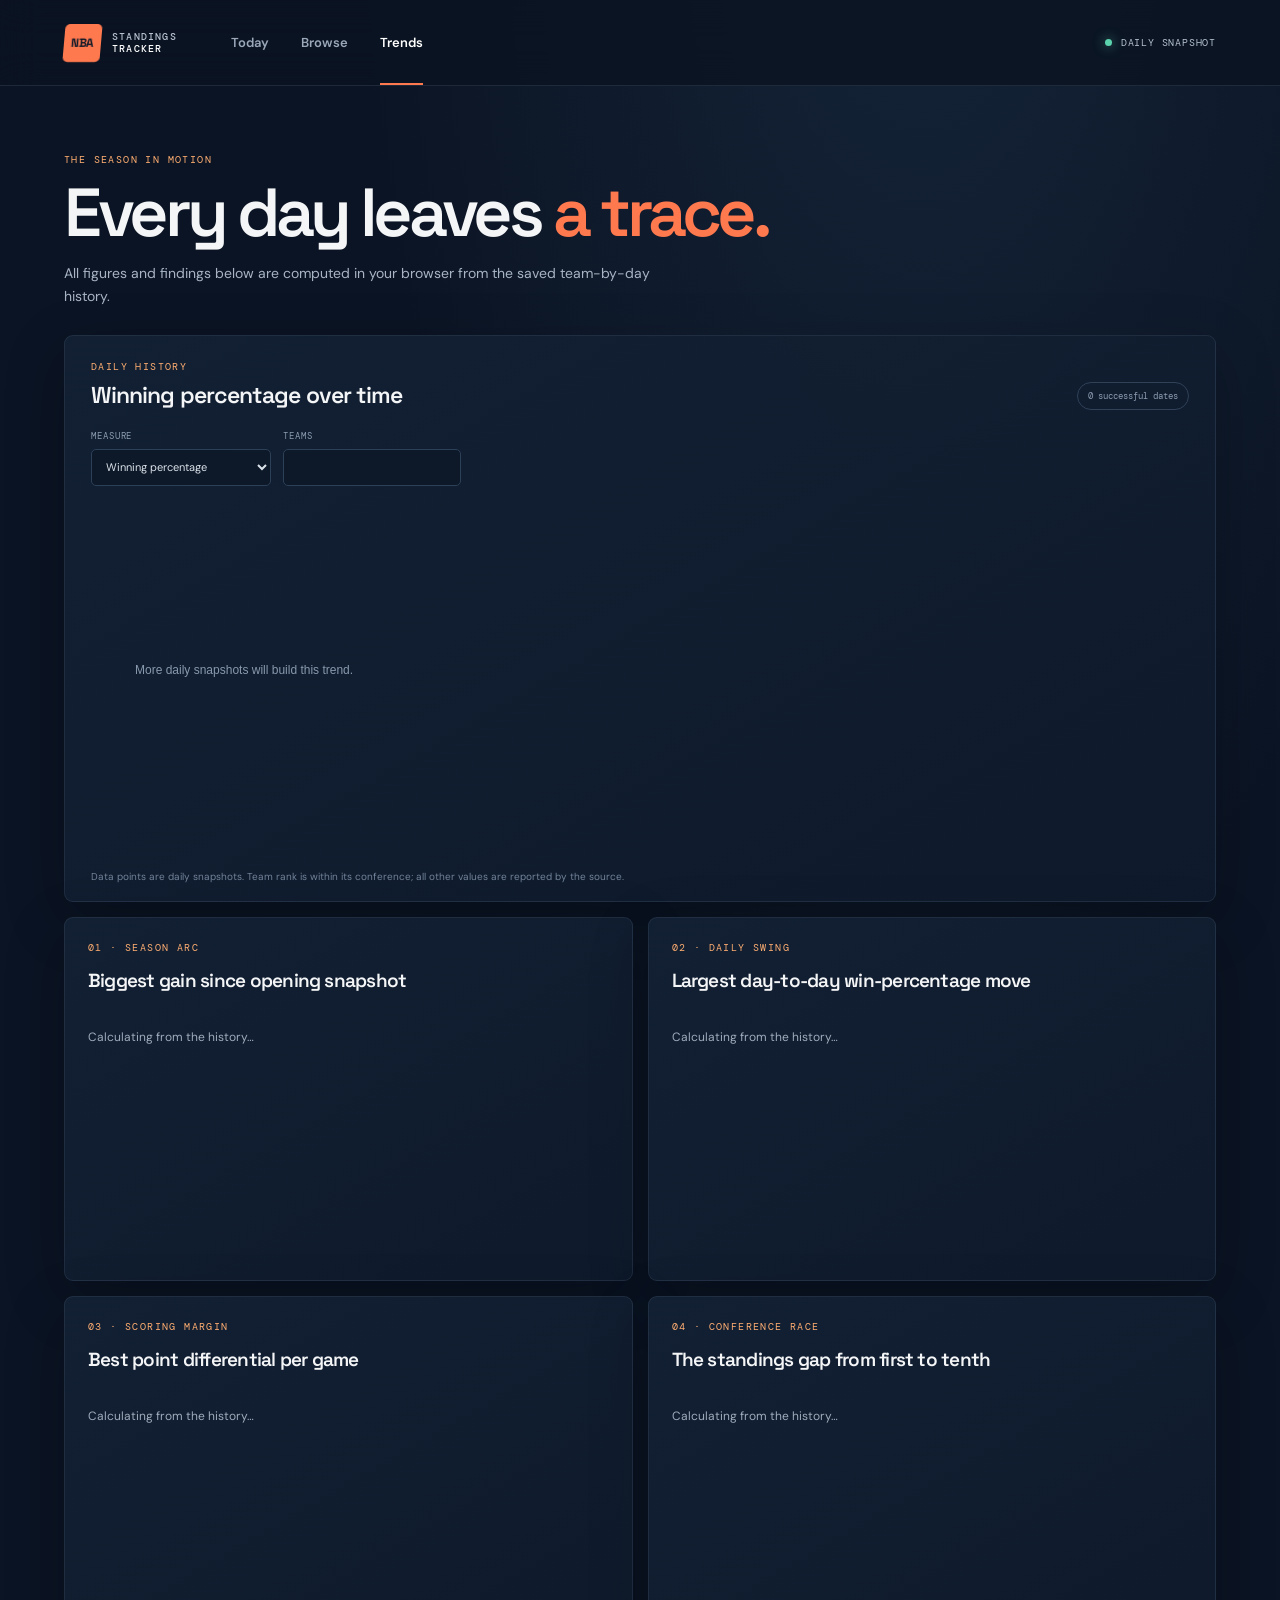
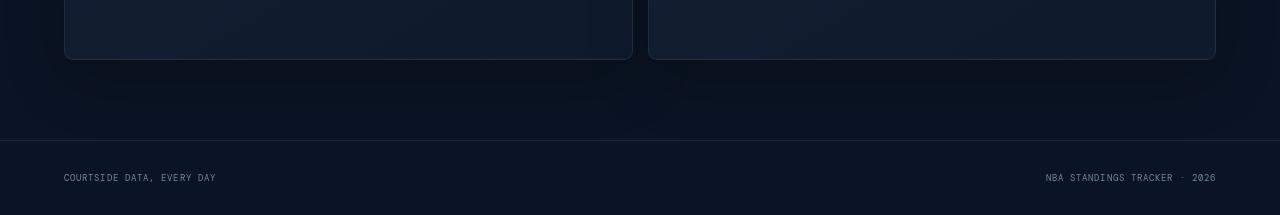
==== site/trends.html @ 02a45464 "Build Today Browse and Trends pages" ====
<!doctype html>
<html lang="en">
<head>
  <meta charset="utf-8">
  <meta name="viewport" content="width=device-width, initial-scale=1">
  <meta name="theme-color" content="#0b1424">
  <meta name="description" content="Explore how NBA standings and team performance metrics change across daily snapshots.">
  <link rel="manifest" href="manifest.webmanifest">
  <link rel="icon" href="icon.svg" type="image/svg+xml">
  <link rel="stylesheet" href="assets/site.css">
  <title>NBA Standings Tracker · Trends</title>
</head>
<body data-page="trends">
  <header class="site-header">
    <a class="brand" href="index.html" aria-label="NBA Standings Tracker home"><span class="brand-mark">NBA</span><span>STANDINGS<br><b>TRACKER</b></span></a>
    <nav aria-label="Main navigation"><a href="index.html">Today</a><a href="browse.html">Browse</a><a class="active" href="trends.html">Trends</a></nav>
    <div class="live-label"><span class="pulse"></span> DAILY SNAPSHOT</div>
  </header>
  <main class="page-shell">
    <section class="page-intro trends-intro">
      <p class="eyebrow">THE SEASON IN MOTION</p>
      <h1>Every day leaves <em>a trace.</em></h1>
      <p>All figures and findings below are computed in your browser from the saved team-by-day history.</p>
    </section>
    <section class="panel chart-panel">
      <div class="section-heading"><div><p class="eyebrow">DAILY HISTORY</p><h2 id="history-chart-title">Team performance over time</h2></div><span id="history-date-count" class="subtle-tag">Loading history</span></div>
      <div class="chart-controls">
        <label>MEASURE<select id="metric-select">
          <option value="win_pct">Winning percentage</option><option value="wins">Wins</option><option value="losses">Losses</option>
          <option value="rank">Conference rank</option><option value="points_for_pg">Points per game</option>
          <option value="points_against_pg">Opponent points per game</option><option value="point_diff_pg">Point differential per game</option>
          <option value="games_back">Games back</option>
        </select></label>
        <label>TEAMS<select id="team-select" multiple size="1" aria-label="Choose teams to show"><option value="">All teams (select up to six)</option></select></label>
      </div>
      <div class="chart-wrap chart-large"><canvas id="history-chart" aria-label="Selected NBA metric across daily snapshots" role="img"></canvas></div>
      <div id="history-legend" class="chart-legend"></div>
      <p class="chart-footnote">Data points are daily snapshots. Team rank is within its conference; all other values are reported by the source.</p>
    </section>
    <section class="findings-grid">
      <article class="panel finding-card"><p class="eyebrow">01 · SEASON ARC</p><h2 id="finding-1-title">Biggest gain since opening snapshot</h2><p id="finding-1-copy" class="finding-copy">Calculating from the history…</p><div class="chart-wrap chart-small"><canvas id="finding-1-chart" aria-label="Change in win percentage since first tracked snapshot" role="img"></canvas></div></article>
      <article class="panel finding-card"><p class="eyebrow">02 · DAILY SWING</p><h2 id="finding-2-title">Largest day-to-day win-percentage move</h2><p id="finding-2-copy" class="finding-copy">Calculating from the history…</p><div class="chart-wrap chart-small"><canvas id="finding-2-chart" aria-label="Largest daily moves in win percentage" role="img"></canvas></div></article>
      <article class="panel finding-card"><p class="eyebrow">03 · SCORING MARGIN</p><h2 id="finding-3-title">Best point differential per game</h2><p id="finding-3-copy" class="finding-copy">Calculating from the history…</p><div class="chart-wrap chart-small"><canvas id="finding-3-chart" aria-label="Current leading teams by point differential" role="img"></canvas></div></article>
      <article class="panel finding-card"><p class="eyebrow">04 · CONFERENCE RACE</p><h2 id="finding-4-title">The standings gap from first to tenth</h2><p id="finding-4-copy" class="finding-copy">Calculating from the history…</p><div class="chart-wrap chart-small"><canvas id="finding-4-chart" aria-label="Win percentage gap between first and tenth in each conference" role="img"></canvas></div></article>
    </section>
  </main>
  <footer class="site-footer"><span>COURTSIDE DATA, EVERY DAY</span><span>NBA STANDINGS TRACKER · <span id="footer-year">2026</span></span></footer>
  <script src="assets/app.js" defer></script>
</body>
</html>
---- site/assets/site.css ----
@import url('https://fonts.googleapis.com/css2?family=DM+Mono:wght@400;500&family=DM+Sans:wght@400;500;600;700&family=Space+Grotesk:wght@400;500;600;700&display=swap');

:root{color-scheme:dark;--ink:#f4f5f6;--muted:#9aa6b6;--muted2:#708096;--night:#0b1424;--panel:#121f32;--panel2:#17263b;--line:#26364a;--orange:#ff794f;--orange2:#ffae71;--mint:#5bd3ad;--blue:#77b8ff;--red:#ff777d;--shadow:0 18px 60px rgba(0,0,0,.24);font-family:'DM Sans',sans-serif;font-synthesis:none;text-rendering:optimizeLegibility}
*{box-sizing:border-box}html{min-width:320px;background:var(--night);scroll-behavior:smooth}body{margin:0;color:var(--ink);background:radial-gradient(ellipse at 72% -12%,rgba(66,111,149,.19),transparent 36rem),var(--night);min-height:100vh}a{color:inherit;text-decoration:none}button,input,select{font:inherit;color:inherit}.site-header{height:86px;padding:0 max(5vw,24px);display:flex;align-items:center;gap:54px;border-bottom:1px solid rgba(148,170,194,.14);background:rgba(10,19,33,.8);position:sticky;top:0;z-index:5;backdrop-filter:blur(18px)}.brand{display:flex;align-items:center;gap:11px;font:500 10px/1.12 'DM Mono',monospace;letter-spacing:.12em;color:#b7c1d0}.brand b{color:white}.brand-mark{width:37px;height:38px;display:grid;place-items:center;background:var(--orange);color:#111a29;font:700 12px 'Space Grotesk',sans-serif;letter-spacing:-.04em;transform:skew(-5deg);border-radius:5px}.site-header nav{height:100%;display:flex;align-items:stretch;gap:32px}.site-header nav a{height:100%;display:flex;align-items:center;position:relative;color:#9ba8ba;font-size:13px;font-weight:600}.site-header nav a:hover,.site-header nav a.active{color:white}.site-header nav a.active:after{content:'';position:absolute;bottom:0;left:0;right:0;height:2px;background:var(--orange)}.live-label{margin-left:auto;font:10px 'DM Mono',monospace;letter-spacing:.08em;color:#b5c1d0;display:flex;align-items:center;gap:9px}.pulse{width:7px;height:7px;border-radius:50%;background:var(--mint);box-shadow:0 0 12px rgba(91,211,173,.75)}.page-shell{width:min(1440px,90vw);margin:0 auto 80px}.hero{padding:76px 0 56px;display:flex;justify-content:space-between;align-items:flex-end;gap:36px}.eyebrow{font:10px 'DM Mono',monospace;letter-spacing:.14em;color:var(--orange2);margin:0 0 14px}.hero h1,.page-intro h1{font:600 clamp(42px,6vw,76px)/.98 'Space Grotesk',sans-serif;letter-spacing:-.065em;margin:0;max-width:720px}.hero h1 em,.page-intro h1 em{color:var(--orange);font-style:normal}.hero-copy,.page-intro>p:last-child{max-width:520px;color:#a8b4c4;font-size:15px;line-height:1.65;margin:22px 0 0}.snapshot-stamp{width:226px;flex:none;padding:18px 20px;border-left:2px solid var(--orange);background:linear-gradient(100deg,rgba(255,121,79,.1),transparent);display:flex;flex-direction:column;gap:8px}.snapshot-stamp strong{font:600 18px 'Space Grotesk',sans-serif}.snapshot-stamp small{font:10px 'DM Mono',monospace;color:var(--muted)}.snapshot-stamp .eyebrow{font-size:9px;margin:0}.metric-grid{display:grid;grid-template-columns:repeat(4,1fr);gap:12px;margin-bottom:22px}.metric-card{min-height:137px;padding:20px 22px;background:linear-gradient(140deg,rgba(27,45,67,.9),rgba(17,30,48,.96));border:1px solid rgba(137,163,193,.12);border-radius:8px;box-shadow:var(--shadow);display:flex;flex-direction:column;align-items:flex-start}.metric-label{font:9px 'DM Mono',monospace;letter-spacing:.12em;color:#9aabbe}.metric-card strong{font:600 29px 'Space Grotesk',sans-serif;letter-spacing:-.04em;margin:14px 0 2px}.metric-card small{color:#8493a6;font-size:11px}.content-grid{display:grid;grid-template-columns:minmax(0,2fr) minmax(290px,.85fr);gap:16px;align-items:start}.panel{border:1px solid rgba(137,163,193,.13);background:linear-gradient(150deg,rgba(19,33,52,.97),rgba(15,27,44,.97));border-radius:9px;box-shadow:var(--shadow);padding:25px}.panel-wide{min-width:0}.section-heading{display:flex;justify-content:space-between;align-items:flex-end;gap:15px;margin-bottom:20px}.section-heading .eyebrow{margin-bottom:7px}.section-heading h2,.finding-card h2{font:600 23px 'Space Grotesk',sans-serif;letter-spacing:-.04em;margin:0}.text-link{font:11px 'DM Mono',monospace;color:var(--orange2);white-space:nowrap}.text-link span{font-size:14px;margin-left:5px}.table-wrap{width:100%;overflow:auto}table{width:100%;border-collapse:collapse;white-space:nowrap}th{font:9px 'DM Mono',monospace;letter-spacing:.09em;color:#8696aa;text-align:right;padding:12px 10px;border-bottom:1px solid var(--line)}th:first-child,td:first-child{text-align:left}th:nth-child(2),td:nth-child(2){text-align:left}td{font-size:12px;text-align:right;padding:11px 10px;border-bottom:1px solid rgba(47,65,87,.58);color:#dce3eb}tbody tr:hover{background:rgba(91,126,164,.08)}tbody tr:last-child td{border-bottom:0}.team-cell{display:flex;align-items:center;gap:10px;font-weight:700}.team-badge{width:26px;height:26px;display:grid;place-items:center;border-radius:7px;background:#1d3551;color:#c8ddf2;font:9px 'DM Mono',monospace}.team-badge.west{background:#3c2631;color:#ffb29a}.positive{color:var(--mint)!important}.negative{color:var(--red)!important}.neutral{color:#a7b2c0!important}.loading-cell{text-align:center!important;color:var(--muted);padding:30px!important}.movers-panel{min-height:390px}.panel-intro{font-size:12px;line-height:1.55;color:var(--muted);margin:-6px 0 16px}.movers-list{display:flex;flex-direction:column;margin-bottom:18px}.mover-row{display:grid;grid-template-columns:25px 1fr auto;align-items:center;gap:10px;padding:13px 0;border-bottom:1px solid rgba(47,65,87,.55)}.mover-rank{font:10px 'DM Mono',monospace;color:#78889c}.mover-name{font-size:12px;font-weight:700}.mover-note{display:block;color:var(--muted2);font-size:10px;margin-top:4px}.mover-value{font:11px 'DM Mono',monospace}.movers-panel>.text-link{display:block;margin-top:20px}.source-panel{margin-top:16px;max-width:720px}.source-panel .section-heading{align-items:center}.status-pill{font:9px 'DM Mono',monospace;letter-spacing:.05em;text-transform:uppercase;padding:7px 10px;border-radius:99px}.status-good{background:rgba(91,211,173,.1);color:var(--mint)}.status-bad{background:rgba(255,119,125,.11);color:var(--red)}.status-unknown{background:rgba(155,172,192,.1);color:#a8b4c4}.status-row{display:flex;justify-content:space-between;gap:15px;padding:11px 0;border-top:1px solid rgba(47,65,87,.55);font-size:12px;color:var(--muted)}.status-row strong{color:#e6ebf1;font-weight:600}.source-error{margin:12px 0 0;padding:11px;background:rgba(255,119,125,.08);border-radius:5px;color:#ff9ca1;font-size:11px;line-height:1.5}.data-note{font-size:10px;color:#76869b;margin:22px 3px}.site-footer{min-height:75px;padding:0 5vw;border-top:1px solid rgba(148,170,194,.14);display:flex;align-items:center;justify-content:space-between;color:#76869b;font:9px 'DM Mono',monospace;letter-spacing:.12em}.page-intro{padding:67px 0 34px}.page-intro h1{font-size:clamp(43px,6vw,68px)}.page-intro>p:last-child{margin-top:15px;max-width:610px;font-size:14px}.browse-panel{padding:22px 20px}.browse-toolbar{display:flex;gap:9px;align-items:center;flex-wrap:wrap;margin-bottom:17px}.search-control,.select-control{height:40px;border:1px solid #30435a;border-radius:5px;background:#0e1a2b;display:flex;align-items:center}.search-control{flex:1 1 210px;padding:0 11px;gap:8px;color:#9baabf}.search-control span[aria-hidden]{font-size:23px;line-height:1}.search-control input{width:100%;border:0;outline:0;background:transparent;font-size:12px}.search-control input::placeholder{color:#718198}.select-control select{height:100%;min-width:135px;border:0;outline:0;padding:0 26px 0 11px;background:transparent;color:#c4cfdd;font-size:11px}.select-control option{background:#121f32}.button{height:40px;border:1px solid #354b64;border-radius:5px;background:#172840;color:#bdc9d8;padding:0 13px;cursor:pointer;font-size:11px}.button:hover,.button[aria-pressed=true]{border-color:var(--orange);color:var(--orange2)}.table-meta{display:flex;justify-content:space-between;color:#7e8da2;font:9px 'DM Mono',monospace;padding:0 2px 11px}.browse-table-wrap{max-height:68vh}.browse-table-wrap th{position:sticky;top:0;background:#15243a;z-index:1}.browse-table-wrap th button{border:0;background:transparent;padding:0;color:inherit;font:inherit;letter-spacing:inherit;cursor:pointer}.browse-table-wrap th button:hover{color:var(--orange2)}.star-button{border:0;background:transparent;color:#718198;font-size:18px;cursor:pointer}.star-button.starred{color:#ffc36a}.trends-intro{padding-bottom:27px}.chart-panel{padding:24px 26px 18px}.subtle-tag{color:#8c9bb0;border:1px solid #304158;border-radius:99px;padding:7px 10px;font:9px 'DM Mono',monospace}.chart-controls{display:flex;gap:12px;flex-wrap:wrap;margin-bottom:18px}.chart-controls label{display:flex;flex-direction:column;gap:7px;color:#8e9eb2;font:9px 'DM Mono',monospace;letter-spacing:.1em}.chart-controls select{min-width:178px;height:37px;background:#0d1929;border:1px solid #2c4058;border-radius:5px;padding:0 10px;color:#dbe2ea;font:11px 'DM Sans',sans-serif;letter-spacing:normal}.chart-controls select[multiple]{height:37px}.chart-wrap{width:100%;position:relative}.chart-large{height:340px}.chart-small{height:160px;margin-top:14px}.chart-wrap canvas{width:100%;height:100%;display:block}.chart-legend{display:flex;gap:14px;flex-wrap:wrap;margin-top:10px}.legend-item{display:flex;align-items:center;gap:6px;color:#aab6c4;font-size:10px}.legend-dot{width:7px;height:7px;border-radius:50%}.chart-footnote{font-size:10px;color:#74849a;margin:16px 0 0}.findings-grid{display:grid;grid-template-columns:repeat(2,minmax(0,1fr));gap:15px;margin-top:15px}.finding-card{min-height:310px;padding:23px}.finding-card h2{font-size:19px;min-height:48px}.finding-copy{font-size:12px;line-height:1.55;color:#9eacbd;min-height:55px;margin:12px 0 0}.finding-copy strong{color:var(--ink)}.sr-only{position:absolute;width:1px;height:1px;padding:0;margin:-1px;overflow:hidden;clip:rect(0,0,0,0);white-space:nowrap;border:0}.muted{color:var(--muted);font-size:12px}
@media(max-width:1000px){.content-grid{grid-template-columns:1fr}.movers-panel{min-height:0}.metric-grid{grid-template-columns:repeat(2,1fr)}.source-panel{max-width:none}.movers-list{display:grid;grid-template-columns:repeat(2,1fr);column-gap:20px}.movers-panel>.text-link{display:inline-block}.site-header{gap:35px}}
@media(max-width:680px){.site-header{height:70px;padding:0 18px;gap:18px}.brand{gap:7px;font-size:8px}.brand-mark{width:32px;height:32px;font-size:10px}.site-header nav{gap:15px}.site-header nav a{font-size:11px}.live-label{display:none}.page-shell{width:calc(100% - 32px)}.hero{padding:52px 0 31px;display:block}.hero h1{font-size:48px}.hero-copy{font-size:13px}.snapshot-stamp{width:auto;margin-top:24px;max-width:260px}.metric-grid{gap:8px}.metric-card{min-height:115px;padding:15px}.metric-card strong{font-size:23px}.metric-label{font-size:8px}.metric-card small{font-size:9px}.panel{padding:18px 15px}.section-heading h2{font-size:20px}.text-link{font-size:9px}.content-grid{gap:10px}.movers-list{display:flex}.page-intro{padding:48px 0 24px}.page-intro h1{font-size:47px}.page-intro>p:last-child{font-size:12px}.browse-toolbar{align-items:stretch}.search-control{flex-basis:100%}.select-control{flex:1}.select-control select{width:100%;min-width:0}.button{flex:1}.browse-panel{padding:15px 10px}.table-meta{font-size:8px}.chart-panel{padding:18px 14px 14px}.chart-large{height:280px}.findings-grid{grid-template-columns:1fr}.finding-card{min-height:285px}.chart-small{height:145px}.site-footer{padding:0 16px;font-size:7px;letter-spacing:.07em}.snapshot-stamp strong{font-size:16px}}
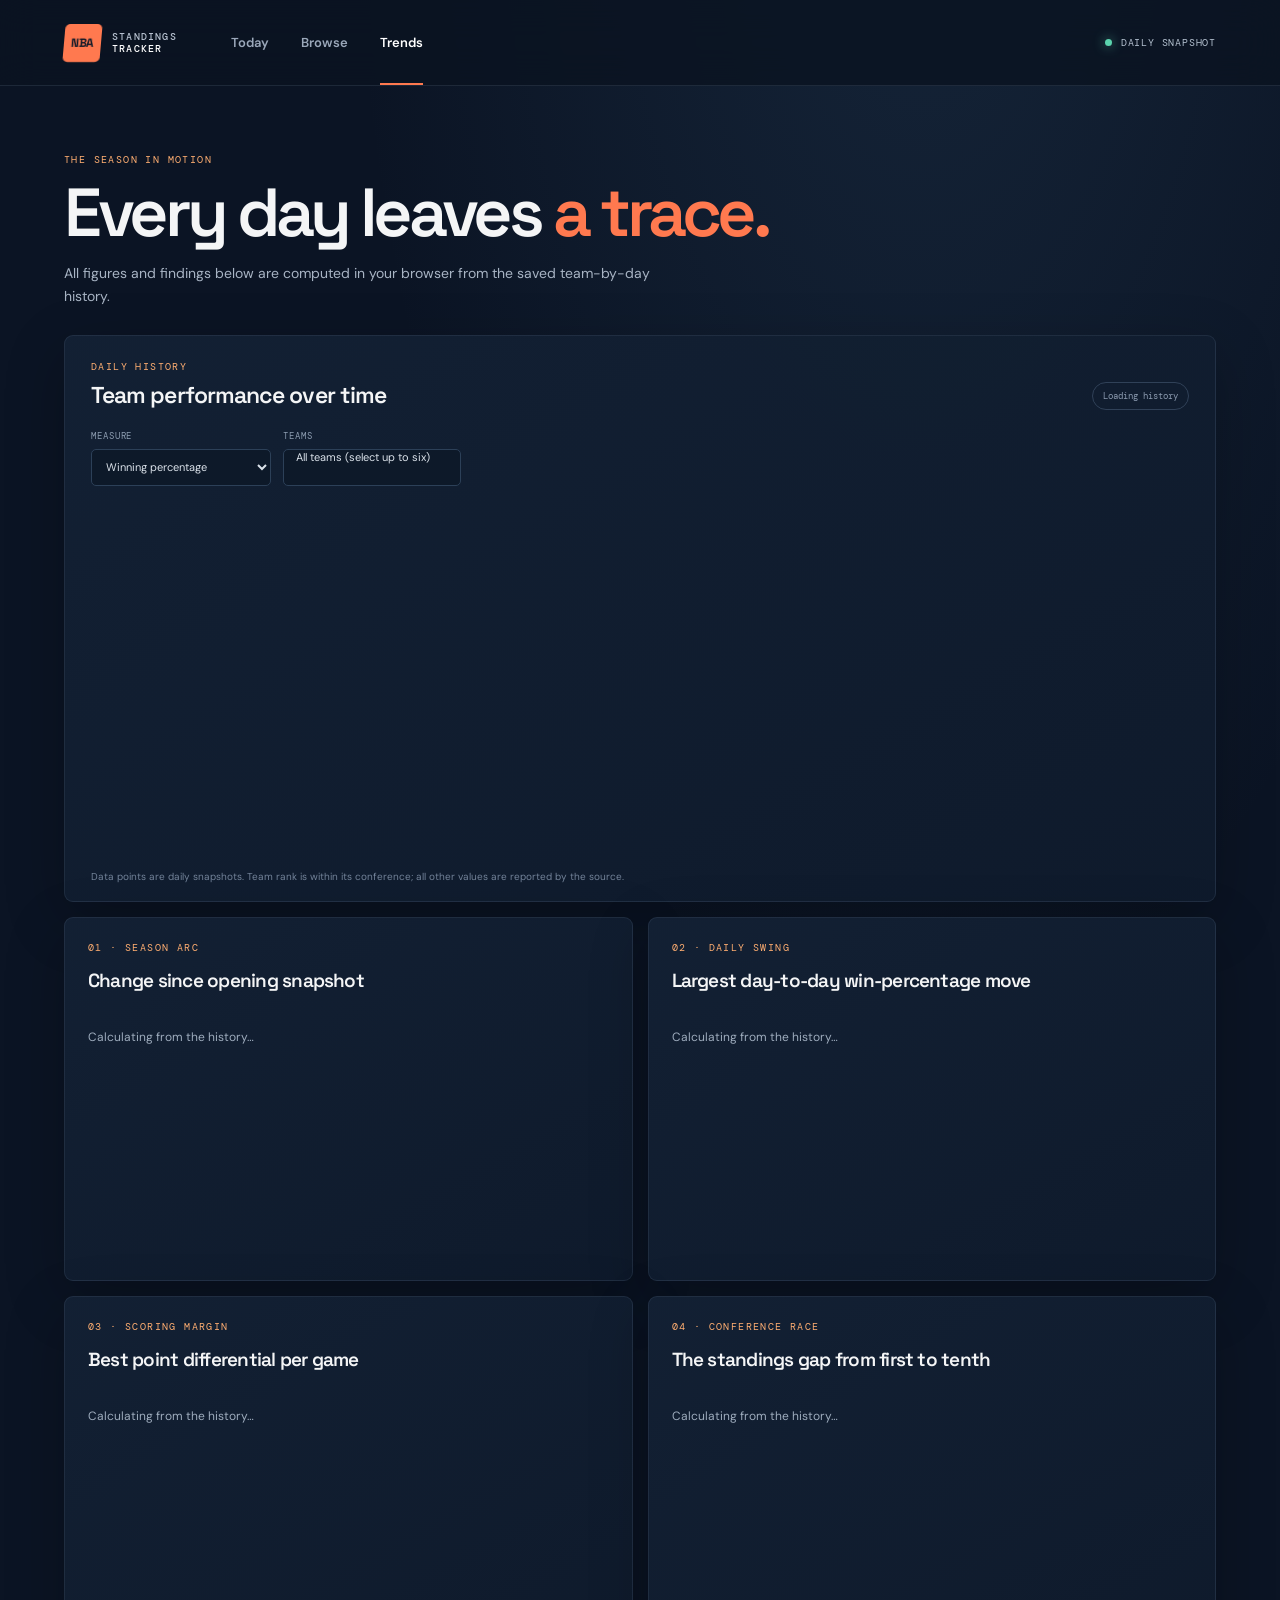
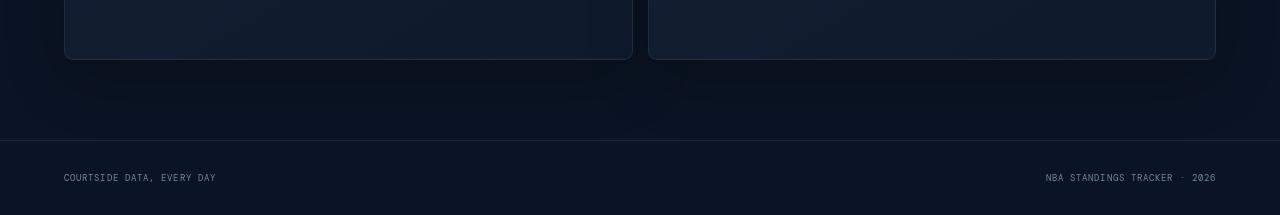
==== commit f39bd655: "Tighten NBA tracker date and chart behavior" ====
--- a/site/trends.html
+++ b/site/trends.html
@@ -38,7 +38,7 @@
       <p class="chart-footnote">Data points are daily snapshots. Team rank is within its conference; all other values are reported by the source.</p>
     </section>
     <section class="findings-grid">
-      <article class="panel finding-card"><p class="eyebrow">01 · SEASON ARC</p><h2 id="finding-1-title">Biggest gain since opening snapshot</h2><p id="finding-1-copy" class="finding-copy">Calculating from the history…</p><div class="chart-wrap chart-small"><canvas id="finding-1-chart" aria-label="Change in win percentage since first tracked snapshot" role="img"></canvas></div></article>
+      <article class="panel finding-card"><p class="eyebrow">01 · SEASON ARC</p><h2 id="finding-1-title">Change since opening snapshot</h2><p id="finding-1-copy" class="finding-copy">Calculating from the history…</p><div class="chart-wrap chart-small"><canvas id="finding-1-chart" aria-label="Change in win percentage since first tracked snapshot" role="img"></canvas></div></article>
       <article class="panel finding-card"><p class="eyebrow">02 · DAILY SWING</p><h2 id="finding-2-title">Largest day-to-day win-percentage move</h2><p id="finding-2-copy" class="finding-copy">Calculating from the history…</p><div class="chart-wrap chart-small"><canvas id="finding-2-chart" aria-label="Largest daily moves in win percentage" role="img"></canvas></div></article>
       <article class="panel finding-card"><p class="eyebrow">03 · SCORING MARGIN</p><h2 id="finding-3-title">Best point differential per game</h2><p id="finding-3-copy" class="finding-copy">Calculating from the history…</p><div class="chart-wrap chart-small"><canvas id="finding-3-chart" aria-label="Current leading teams by point differential" role="img"></canvas></div></article>
       <article class="panel finding-card"><p class="eyebrow">04 · CONFERENCE RACE</p><h2 id="finding-4-title">The standings gap from first to tenth</h2><p id="finding-4-copy" class="finding-copy">Calculating from the history…</p><div class="chart-wrap chart-small"><canvas id="finding-4-chart" aria-label="Win percentage gap between first and tenth in each conference" role="img"></canvas></div></article>
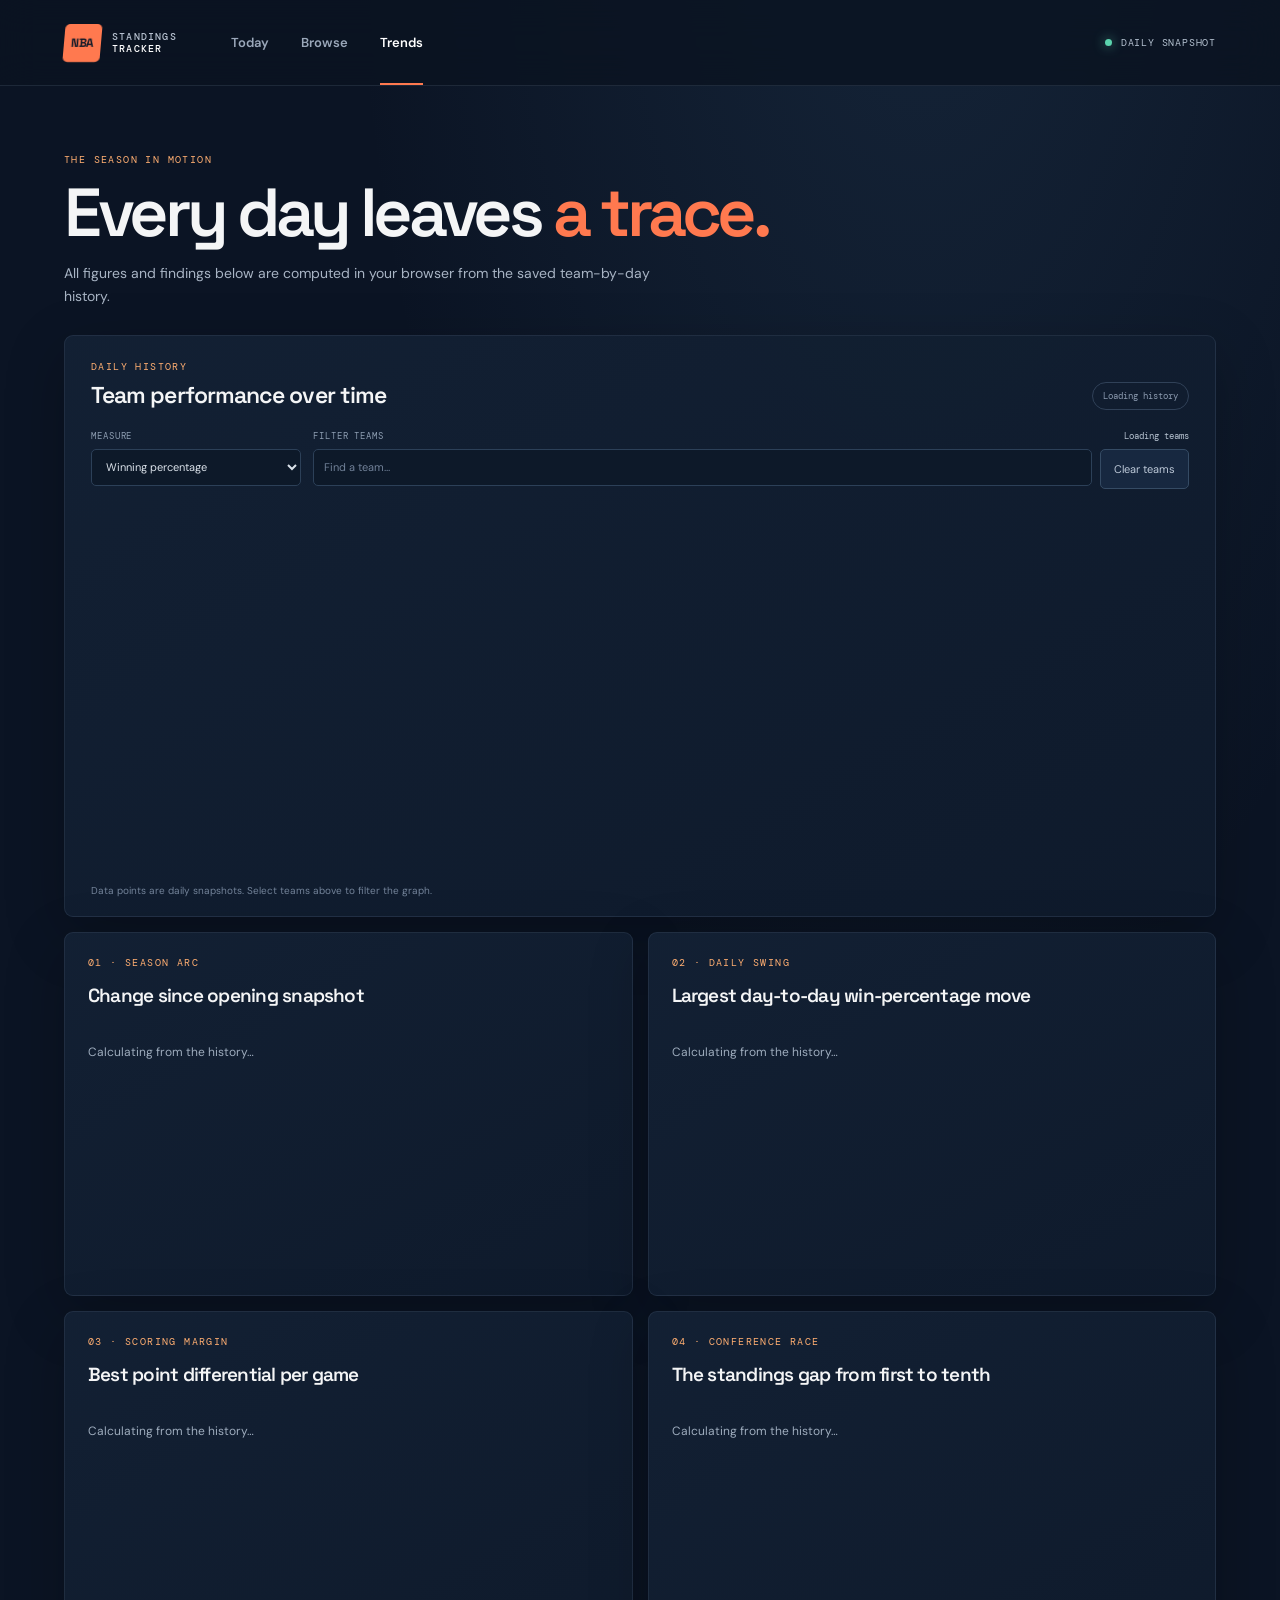
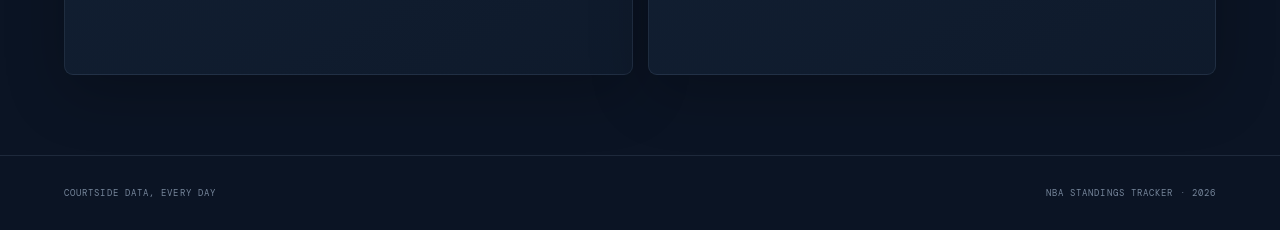
==== commit 21785e23: "Fix Trends team filters and ranking display" ====
--- a/site/trends.html
+++ b/site/trends.html
@@ -27,15 +27,19 @@
       <div class="chart-controls">
         <label>MEASURE<select id="metric-select">
           <option value="win_pct">Winning percentage</option><option value="wins">Wins</option><option value="losses">Losses</option>
-          <option value="rank">Conference rank</option><option value="points_for_pg">Points per game</option>
+          <option value="rank">League rank</option><option value="points_for_pg">Points per game</option>
           <option value="points_against_pg">Opponent points per game</option><option value="point_diff_pg">Point differential per game</option>
           <option value="games_back">Games back</option>
         </select></label>
-        <label>TEAMS<select id="team-select" multiple size="1" aria-label="Choose teams to show"><option value="">All teams (select up to six)</option></select></label>
+        <section class="team-filter" aria-label="Filter chart by team">
+          <div class="team-filter-heading"><span>FILTER TEAMS</span><span id="team-filter-count">Loading teams</span></div>
+          <div class="team-filter-tools"><input id="team-search" type="search" placeholder="Find a team…" aria-label="Search teams"><button id="clear-team-filter" class="button button-quiet" type="button">Clear teams</button></div>
+          <div id="team-filter-list" class="team-filter-list" role="group" aria-label="Teams to include in the graph"></div>
+        </section>
       </div>
       <div class="chart-wrap chart-large"><canvas id="history-chart" aria-label="Selected NBA metric across daily snapshots" role="img"></canvas></div>
       <div id="history-legend" class="chart-legend"></div>
-      <p class="chart-footnote">Data points are daily snapshots. Team rank is within its conference; all other values are reported by the source.</p>
+      <p id="chart-status" class="chart-footnote">Data points are daily snapshots. Select teams above to filter the graph.</p>
     </section>
     <section class="findings-grid">
       <article class="panel finding-card"><p class="eyebrow">01 · SEASON ARC</p><h2 id="finding-1-title">Change since opening snapshot</h2><p id="finding-1-copy" class="finding-copy">Calculating from the history…</p><div class="chart-wrap chart-small"><canvas id="finding-1-chart" aria-label="Change in win percentage since first tracked snapshot" role="img"></canvas></div></article>
--- a/site/assets/site.css
+++ b/site/assets/site.css
@@ -4,3 +4,6 @@
 *{box-sizing:border-box}html{min-width:320px;background:var(--night);scroll-behavior:smooth}body{margin:0;color:var(--ink);background:radial-gradient(ellipse at 72% -12%,rgba(66,111,149,.19),transparent 36rem),var(--night);min-height:100vh}a{color:inherit;text-decoration:none}button,input,select{font:inherit;color:inherit}.site-header{height:86px;padding:0 max(5vw,24px);display:flex;align-items:center;gap:54px;border-bottom:1px solid rgba(148,170,194,.14);background:rgba(10,19,33,.8);position:sticky;top:0;z-index:5;backdrop-filter:blur(18px)}.brand{display:flex;align-items:center;gap:11px;font:500 10px/1.12 'DM Mono',monospace;letter-spacing:.12em;color:#b7c1d0}.brand b{color:white}.brand-mark{width:37px;height:38px;display:grid;place-items:center;background:var(--orange);color:#111a29;font:700 12px 'Space Grotesk',sans-serif;letter-spacing:-.04em;transform:skew(-5deg);border-radius:5px}.site-header nav{height:100%;display:flex;align-items:stretch;gap:32px}.site-header nav a{height:100%;display:flex;align-items:center;position:relative;color:#9ba8ba;font-size:13px;font-weight:600}.site-header nav a:hover,.site-header nav a.active{color:white}.site-header nav a.active:after{content:'';position:absolute;bottom:0;left:0;right:0;height:2px;background:var(--orange)}.live-label{margin-left:auto;font:10px 'DM Mono',monospace;letter-spacing:.08em;color:#b5c1d0;display:flex;align-items:center;gap:9px}.pulse{width:7px;height:7px;border-radius:50%;background:var(--mint);box-shadow:0 0 12px rgba(91,211,173,.75)}.page-shell{width:min(1440px,90vw);margin:0 auto 80px}.hero{padding:76px 0 56px;display:flex;justify-content:space-between;align-items:flex-end;gap:36px}.eyebrow{font:10px 'DM Mono',monospace;letter-spacing:.14em;color:var(--orange2);margin:0 0 14px}.hero h1,.page-intro h1{font:600 clamp(42px,6vw,76px)/.98 'Space Grotesk',sans-serif;letter-spacing:-.065em;margin:0;max-width:720px}.hero h1 em,.page-intro h1 em{color:var(--orange);font-style:normal}.hero-copy,.page-intro>p:last-child{max-width:520px;color:#a8b4c4;font-size:15px;line-height:1.65;margin:22px 0 0}.snapshot-stamp{width:226px;flex:none;padding:18px 20px;border-left:2px solid var(--orange);background:linear-gradient(100deg,rgba(255,121,79,.1),transparent);display:flex;flex-direction:column;gap:8px}.snapshot-stamp strong{font:600 18px 'Space Grotesk',sans-serif}.snapshot-stamp small{font:10px 'DM Mono',monospace;color:var(--muted)}.snapshot-stamp .eyebrow{font-size:9px;margin:0}.metric-grid{display:grid;grid-template-columns:repeat(4,1fr);gap:12px;margin-bottom:22px}.metric-card{min-height:137px;padding:20px 22px;background:linear-gradient(140deg,rgba(27,45,67,.9),rgba(17,30,48,.96));border:1px solid rgba(137,163,193,.12);border-radius:8px;box-shadow:var(--shadow);display:flex;flex-direction:column;align-items:flex-start}.metric-label{font:9px 'DM Mono',monospace;letter-spacing:.12em;color:#9aabbe}.metric-card strong{font:600 29px 'Space Grotesk',sans-serif;letter-spacing:-.04em;margin:14px 0 2px}.metric-card small{color:#8493a6;font-size:11px}.content-grid{display:grid;grid-template-columns:minmax(0,2fr) minmax(290px,.85fr);gap:16px;align-items:start}.panel{border:1px solid rgba(137,163,193,.13);background:linear-gradient(150deg,rgba(19,33,52,.97),rgba(15,27,44,.97));border-radius:9px;box-shadow:var(--shadow);padding:25px}.panel-wide{min-width:0}.section-heading{display:flex;justify-content:space-between;align-items:flex-end;gap:15px;margin-bottom:20px}.section-heading .eyebrow{margin-bottom:7px}.section-heading h2,.finding-card h2{font:600 23px 'Space Grotesk',sans-serif;letter-spacing:-.04em;margin:0}.text-link{font:11px 'DM Mono',monospace;color:var(--orange2);white-space:nowrap}.text-link span{font-size:14px;margin-left:5px}.table-wrap{width:100%;overflow:auto}table{width:100%;border-collapse:collapse;white-space:nowrap}th{font:9px 'DM Mono',monospace;letter-spacing:.09em;color:#8696aa;text-align:right;padding:12px 10px;border-bottom:1px solid var(--line)}th:first-child,td:first-child{text-align:left}th:nth-child(2),td:nth-child(2){text-align:left}td{font-size:12px;text-align:right;padding:11px 10px;border-bottom:1px solid rgba(47,65,87,.58);color:#dce3eb}tbody tr:hover{background:rgba(91,126,164,.08)}tbody tr:last-child td{border-bottom:0}.team-cell{display:flex;align-items:center;gap:10px;font-weight:700}.team-badge{width:26px;height:26px;display:grid;place-items:center;border-radius:7px;background:#1d3551;color:#c8ddf2;font:9px 'DM Mono',monospace}.team-badge.west{background:#3c2631;color:#ffb29a}.positive{color:var(--mint)!important}.negative{color:var(--red)!important}.neutral{color:#a7b2c0!important}.loading-cell{text-align:center!important;color:var(--muted);padding:30px!important}.movers-panel{min-height:390px}.panel-intro{font-size:12px;line-height:1.55;color:var(--muted);margin:-6px 0 16px}.movers-list{display:flex;flex-direction:column;margin-bottom:18px}.mover-row{display:grid;grid-template-columns:25px 1fr auto;align-items:center;gap:10px;padding:13px 0;border-bottom:1px solid rgba(47,65,87,.55)}.mover-rank{font:10px 'DM Mono',monospace;color:#78889c}.mover-name{font-size:12px;font-weight:700}.mover-note{display:block;color:var(--muted2);font-size:10px;margin-top:4px}.mover-value{font:11px 'DM Mono',monospace}.movers-panel>.text-link{display:block;margin-top:20px}.source-panel{margin-top:16px;max-width:720px}.source-panel .section-heading{align-items:center}.status-pill{font:9px 'DM Mono',monospace;letter-spacing:.05em;text-transform:uppercase;padding:7px 10px;border-radius:99px}.status-good{background:rgba(91,211,173,.1);color:var(--mint)}.status-bad{background:rgba(255,119,125,.11);color:var(--red)}.status-unknown{background:rgba(155,172,192,.1);color:#a8b4c4}.status-row{display:flex;justify-content:space-between;gap:15px;padding:11px 0;border-top:1px solid rgba(47,65,87,.55);font-size:12px;color:var(--muted)}.status-row strong{color:#e6ebf1;font-weight:600}.source-error{margin:12px 0 0;padding:11px;background:rgba(255,119,125,.08);border-radius:5px;color:#ff9ca1;font-size:11px;line-height:1.5}.data-note{font-size:10px;color:#76869b;margin:22px 3px}.site-footer{min-height:75px;padding:0 5vw;border-top:1px solid rgba(148,170,194,.14);display:flex;align-items:center;justify-content:space-between;color:#76869b;font:9px 'DM Mono',monospace;letter-spacing:.12em}.page-intro{padding:67px 0 34px}.page-intro h1{font-size:clamp(43px,6vw,68px)}.page-intro>p:last-child{margin-top:15px;max-width:610px;font-size:14px}.browse-panel{padding:22px 20px}.browse-toolbar{display:flex;gap:9px;align-items:center;flex-wrap:wrap;margin-bottom:17px}.search-control,.select-control{height:40px;border:1px solid #30435a;border-radius:5px;background:#0e1a2b;display:flex;align-items:center}.search-control{flex:1 1 210px;padding:0 11px;gap:8px;color:#9baabf}.search-control span[aria-hidden]{font-size:23px;line-height:1}.search-control input{width:100%;border:0;outline:0;background:transparent;font-size:12px}.search-control input::placeholder{color:#718198}.select-control select{height:100%;min-width:135px;border:0;outline:0;padding:0 26px 0 11px;background:transparent;color:#c4cfdd;font-size:11px}.select-control option{background:#121f32}.button{height:40px;border:1px solid #354b64;border-radius:5px;background:#172840;color:#bdc9d8;padding:0 13px;cursor:pointer;font-size:11px}.button:hover,.button[aria-pressed=true]{border-color:var(--orange);color:var(--orange2)}.table-meta{display:flex;justify-content:space-between;color:#7e8da2;font:9px 'DM Mono',monospace;padding:0 2px 11px}.browse-table-wrap{max-height:68vh}.browse-table-wrap th{position:sticky;top:0;background:#15243a;z-index:1}.browse-table-wrap th button{border:0;background:transparent;padding:0;color:inherit;font:inherit;letter-spacing:inherit;cursor:pointer}.browse-table-wrap th button:hover{color:var(--orange2)}.star-button{border:0;background:transparent;color:#718198;font-size:18px;cursor:pointer}.star-button.starred{color:#ffc36a}.trends-intro{padding-bottom:27px}.chart-panel{padding:24px 26px 18px}.subtle-tag{color:#8c9bb0;border:1px solid #304158;border-radius:99px;padding:7px 10px;font:9px 'DM Mono',monospace}.chart-controls{display:flex;gap:12px;flex-wrap:wrap;margin-bottom:18px}.chart-controls label{display:flex;flex-direction:column;gap:7px;color:#8e9eb2;font:9px 'DM Mono',monospace;letter-spacing:.1em}.chart-controls select{min-width:178px;height:37px;background:#0d1929;border:1px solid #2c4058;border-radius:5px;padding:0 10px;color:#dbe2ea;font:11px 'DM Sans',sans-serif;letter-spacing:normal}.chart-controls select[multiple]{height:37px}.chart-wrap{width:100%;position:relative}.chart-large{height:340px}.chart-small{height:160px;margin-top:14px}.chart-wrap canvas{width:100%;height:100%;display:block}.chart-legend{display:flex;gap:14px;flex-wrap:wrap;margin-top:10px}.legend-item{display:flex;align-items:center;gap:6px;color:#aab6c4;font-size:10px}.legend-dot{width:7px;height:7px;border-radius:50%}.chart-footnote{font-size:10px;color:#74849a;margin:16px 0 0}.findings-grid{display:grid;grid-template-columns:repeat(2,minmax(0,1fr));gap:15px;margin-top:15px}.finding-card{min-height:310px;padding:23px}.finding-card h2{font-size:19px;min-height:48px}.finding-copy{font-size:12px;line-height:1.55;color:#9eacbd;min-height:55px;margin:12px 0 0}.finding-copy strong{color:var(--ink)}.sr-only{position:absolute;width:1px;height:1px;padding:0;margin:-1px;overflow:hidden;clip:rect(0,0,0,0);white-space:nowrap;border:0}.muted{color:var(--muted);font-size:12px}
 @media(max-width:1000px){.content-grid{grid-template-columns:1fr}.movers-panel{min-height:0}.metric-grid{grid-template-columns:repeat(2,1fr)}.source-panel{max-width:none}.movers-list{display:grid;grid-template-columns:repeat(2,1fr);column-gap:20px}.movers-panel>.text-link{display:inline-block}.site-header{gap:35px}}
 @media(max-width:680px){.site-header{height:70px;padding:0 18px;gap:18px}.brand{gap:7px;font-size:8px}.brand-mark{width:32px;height:32px;font-size:10px}.site-header nav{gap:15px}.site-header nav a{font-size:11px}.live-label{display:none}.page-shell{width:calc(100% - 32px)}.hero{padding:52px 0 31px;display:block}.hero h1{font-size:48px}.hero-copy{font-size:13px}.snapshot-stamp{width:auto;margin-top:24px;max-width:260px}.metric-grid{gap:8px}.metric-card{min-height:115px;padding:15px}.metric-card strong{font-size:23px}.metric-label{font-size:8px}.metric-card small{font-size:9px}.panel{padding:18px 15px}.section-heading h2{font-size:20px}.text-link{font-size:9px}.content-grid{gap:10px}.movers-list{display:flex}.page-intro{padding:48px 0 24px}.page-intro h1{font-size:47px}.page-intro>p:last-child{font-size:12px}.browse-toolbar{align-items:stretch}.search-control{flex-basis:100%}.select-control{flex:1}.select-control select{width:100%;min-width:0}.button{flex:1}.browse-panel{padding:15px 10px}.table-meta{font-size:8px}.chart-panel{padding:18px 14px 14px}.chart-large{height:280px}.findings-grid{grid-template-columns:1fr}.finding-card{min-height:285px}.chart-small{height:145px}.site-footer{padding:0 16px;font-size:7px;letter-spacing:.07em}.snapshot-stamp strong{font-size:16px}}
+
+.chart-controls{align-items:flex-start}.chart-controls>label{flex:0 0 210px}.team-filter{flex:1 1 360px;min-width:260px}.team-filter-heading{display:flex;justify-content:space-between;gap:12px;color:#8e9eb2;font:9px 'DM Mono',monospace;letter-spacing:.1em;margin:0 0 7px}.team-filter-heading span:last-child{color:#b8c4d2;letter-spacing:normal}.team-filter-tools{display:flex;gap:8px}.team-filter-tools input{flex:1;min-width:0;height:37px;border:1px solid #2c4058;border-radius:5px;background:#0d1929;padding:0 10px;color:#dbe2ea;font:11px 'DM Sans',sans-serif}.team-filter-tools input::placeholder{color:#718198}.team-filter-list{display:grid;grid-template-columns:repeat(auto-fill,minmax(145px,1fr));gap:5px;max-height:116px;overflow:auto;margin-top:8px;padding:1px}.team-filter-option,.chart-controls .team-filter-option{display:flex;flex-direction:row;align-items:center;gap:7px;min-width:0;padding:6px 8px;border:1px solid rgba(48,67,90,.72);border-radius:4px;background:rgba(13,25,41,.58);color:#bdc9d8;font:10px 'DM Sans',sans-serif;letter-spacing:normal;cursor:pointer}.team-filter-option:hover{border-color:#526d8d}.team-filter-option[hidden]{display:none}.team-filter-option input{margin:0;accent-color:var(--orange)}.team-filter-option span{overflow:hidden;text-overflow:ellipsis;white-space:nowrap}.rank-number{display:inline-grid;place-items:center;min-width:27px;height:24px;padding:0 5px;border:1px solid rgba(255,174,113,.3);border-radius:5px;color:#ffd0a6;font:11px 'DM Mono',monospace}.chart-footnote{line-height:1.5}
+@media(max-width:680px){.chart-controls>label,.team-filter{flex:1 1 100%;min-width:0}.team-filter-list{grid-template-columns:repeat(2,minmax(0,1fr));max-height:145px}.team-filter-tools .button{flex:0 0 auto}}
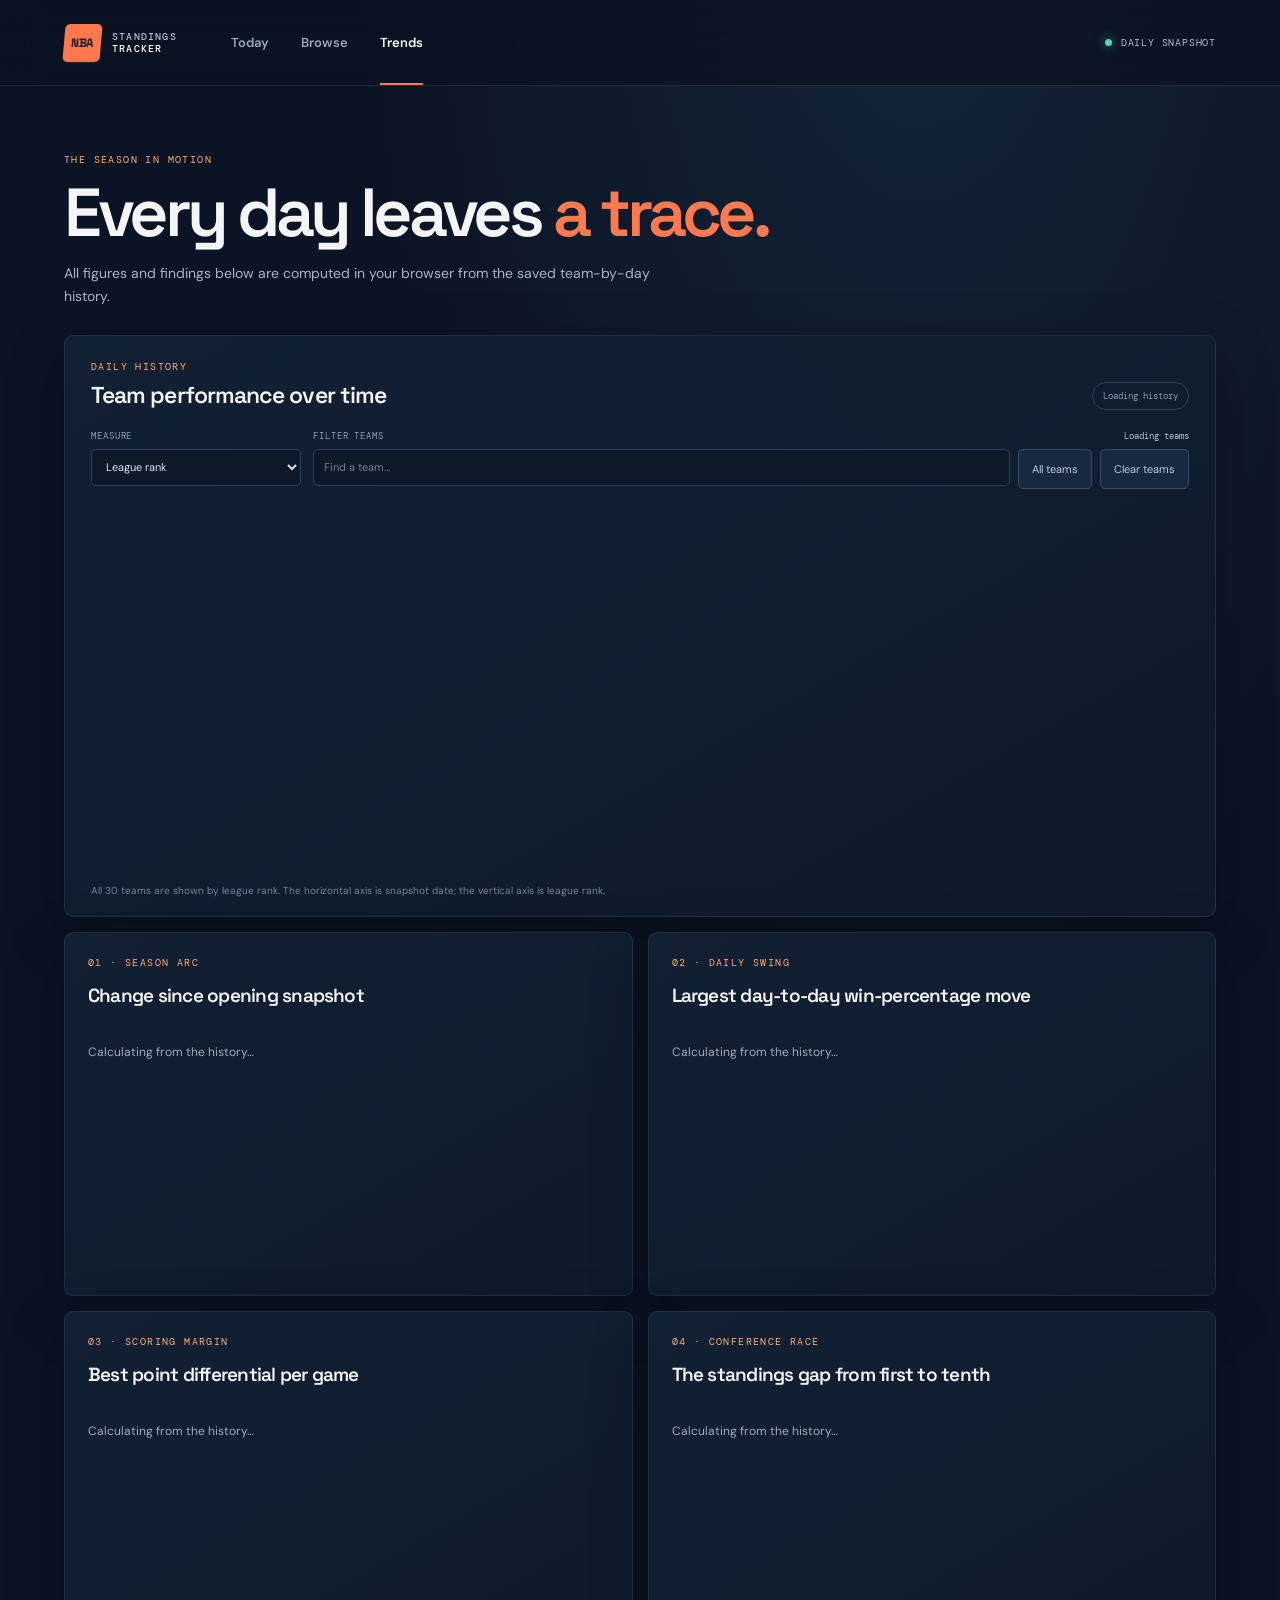
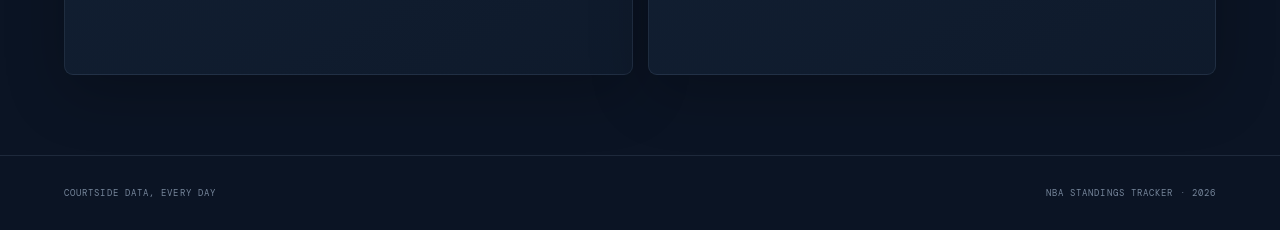
==== commit 38cac68e: "Chart all team ranks over daily history" ====
--- a/site/trends.html
+++ b/site/trends.html
@@ -26,20 +26,20 @@
       <div class="section-heading"><div><p class="eyebrow">DAILY HISTORY</p><h2 id="history-chart-title">Team performance over time</h2></div><span id="history-date-count" class="subtle-tag">Loading history</span></div>
       <div class="chart-controls">
         <label>MEASURE<select id="metric-select">
-          <option value="win_pct">Winning percentage</option><option value="wins">Wins</option><option value="losses">Losses</option>
-          <option value="rank">League rank</option><option value="points_for_pg">Points per game</option>
+          <option value="rank" selected>League rank</option><option value="win_pct">Winning percentage</option>
+          <option value="wins">Wins</option><option value="losses">Losses</option><option value="points_for_pg">Points per game</option>
           <option value="points_against_pg">Opponent points per game</option><option value="point_diff_pg">Point differential per game</option>
           <option value="games_back">Games back</option>
         </select></label>
         <section class="team-filter" aria-label="Filter chart by team">
           <div class="team-filter-heading"><span>FILTER TEAMS</span><span id="team-filter-count">Loading teams</span></div>
-          <div class="team-filter-tools"><input id="team-search" type="search" placeholder="Find a team…" aria-label="Search teams"><button id="clear-team-filter" class="button button-quiet" type="button">Clear teams</button></div>
+          <div class="team-filter-tools"><input id="team-search" type="search" placeholder="Find a team…" aria-label="Search teams"><button id="select-all-teams" class="button button-quiet" type="button">All teams</button><button id="clear-team-filter" class="button button-quiet" type="button">Clear teams</button></div>
           <div id="team-filter-list" class="team-filter-list" role="group" aria-label="Teams to include in the graph"></div>
         </section>
       </div>
       <div class="chart-wrap chart-large"><canvas id="history-chart" aria-label="Selected NBA metric across daily snapshots" role="img"></canvas></div>
       <div id="history-legend" class="chart-legend"></div>
-      <p id="chart-status" class="chart-footnote">Data points are daily snapshots. Select teams above to filter the graph.</p>
+      <p id="chart-status" class="chart-footnote">All 30 teams are shown by league rank. The horizontal axis is snapshot date; the vertical axis is league rank.</p>
     </section>
     <section class="findings-grid">
       <article class="panel finding-card"><p class="eyebrow">01 · SEASON ARC</p><h2 id="finding-1-title">Change since opening snapshot</h2><p id="finding-1-copy" class="finding-copy">Calculating from the history…</p><div class="chart-wrap chart-small"><canvas id="finding-1-chart" aria-label="Change in win percentage since first tracked snapshot" role="img"></canvas></div></article>
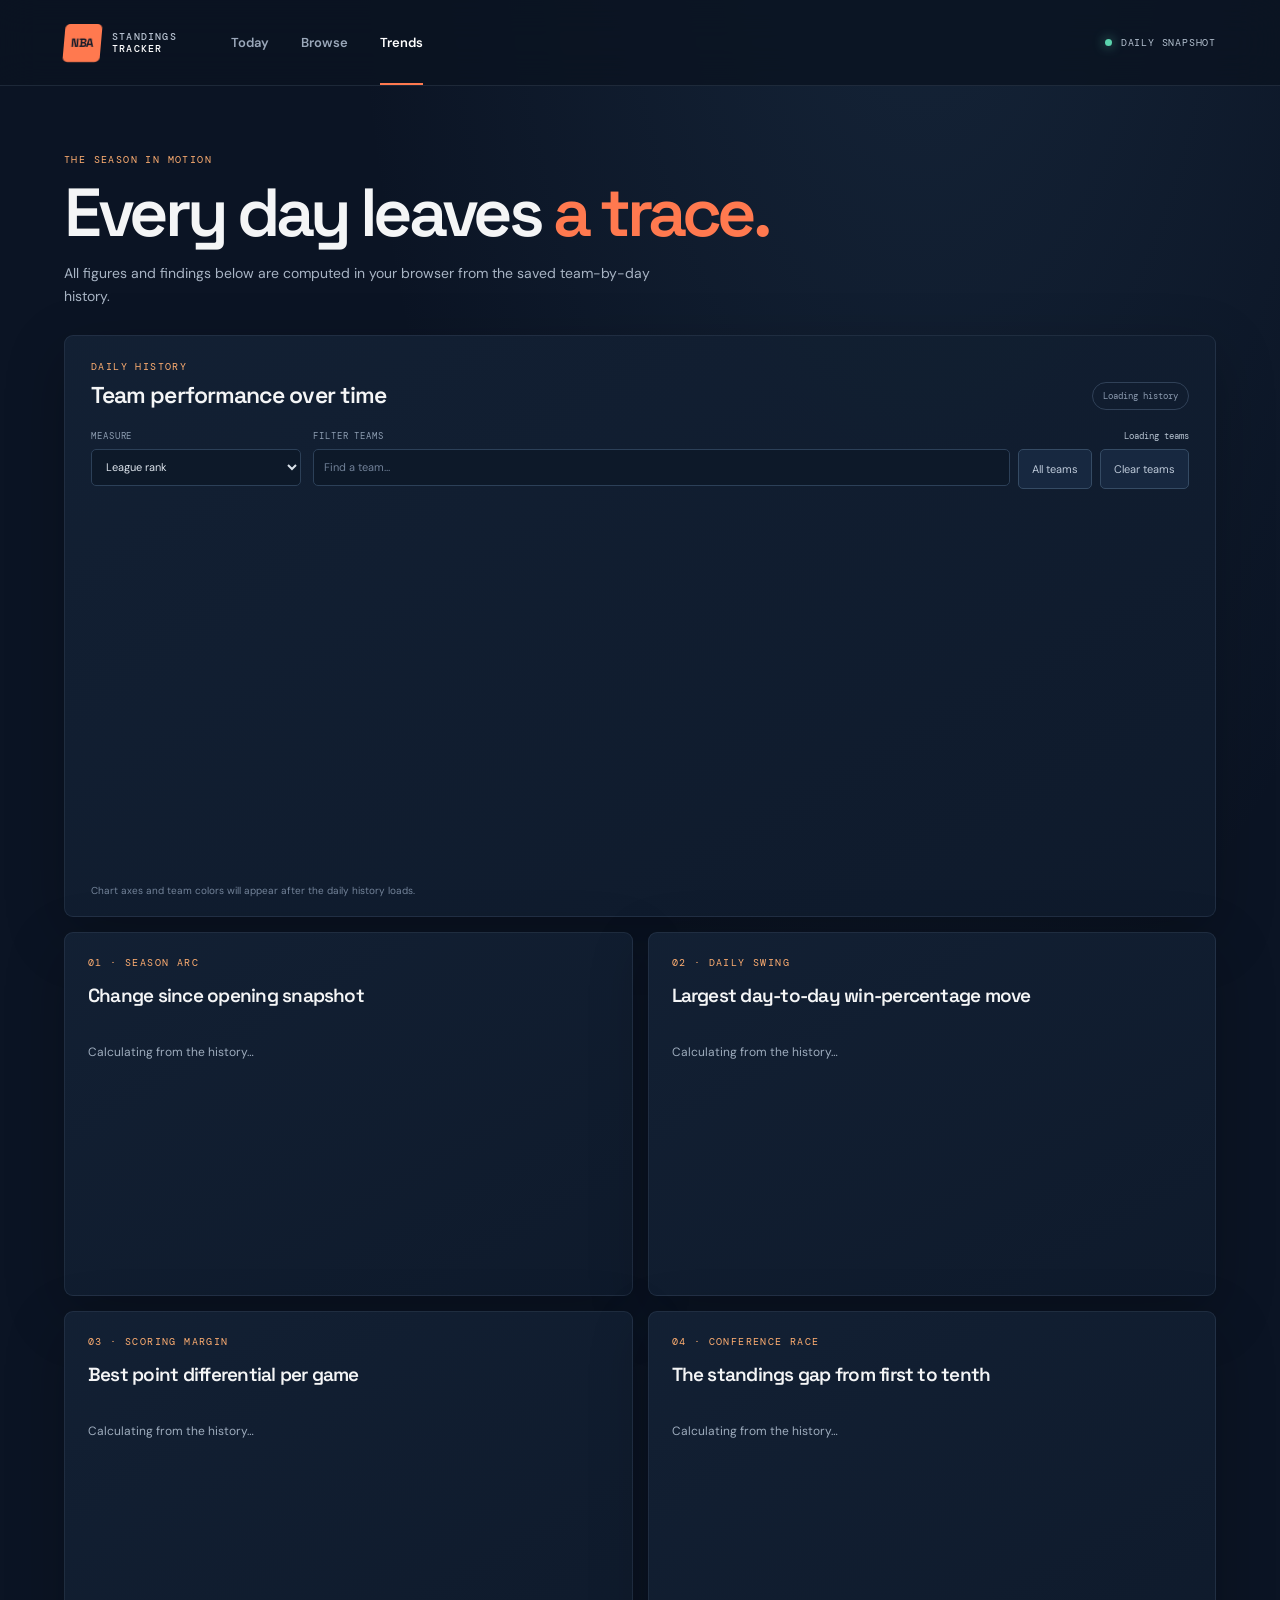
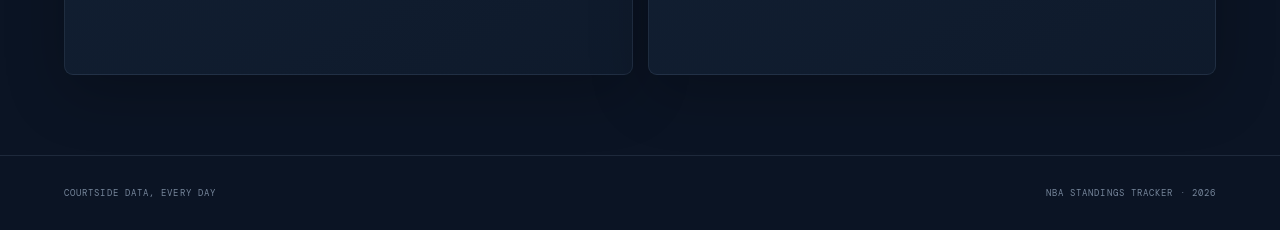
==== commit b9fc44bf: "Use team colors and reverse snapshot rank scale" ====
--- a/site/trends.html
+++ b/site/trends.html
@@ -39,7 +39,7 @@
       </div>
       <div class="chart-wrap chart-large"><canvas id="history-chart" aria-label="Selected NBA metric across daily snapshots" role="img"></canvas></div>
       <div id="history-legend" class="chart-legend"></div>
-      <p id="chart-status" class="chart-footnote">All 30 teams are shown by league rank. The horizontal axis is snapshot date; the vertical axis is league rank.</p>
+      <p id="chart-status" class="chart-footnote">Chart axes and team colors will appear after the daily history loads.</p>
     </section>
     <section class="findings-grid">
       <article class="panel finding-card"><p class="eyebrow">01 · SEASON ARC</p><h2 id="finding-1-title">Change since opening snapshot</h2><p id="finding-1-copy" class="finding-copy">Calculating from the history…</p><div class="chart-wrap chart-small"><canvas id="finding-1-chart" aria-label="Change in win percentage since first tracked snapshot" role="img"></canvas></div></article>
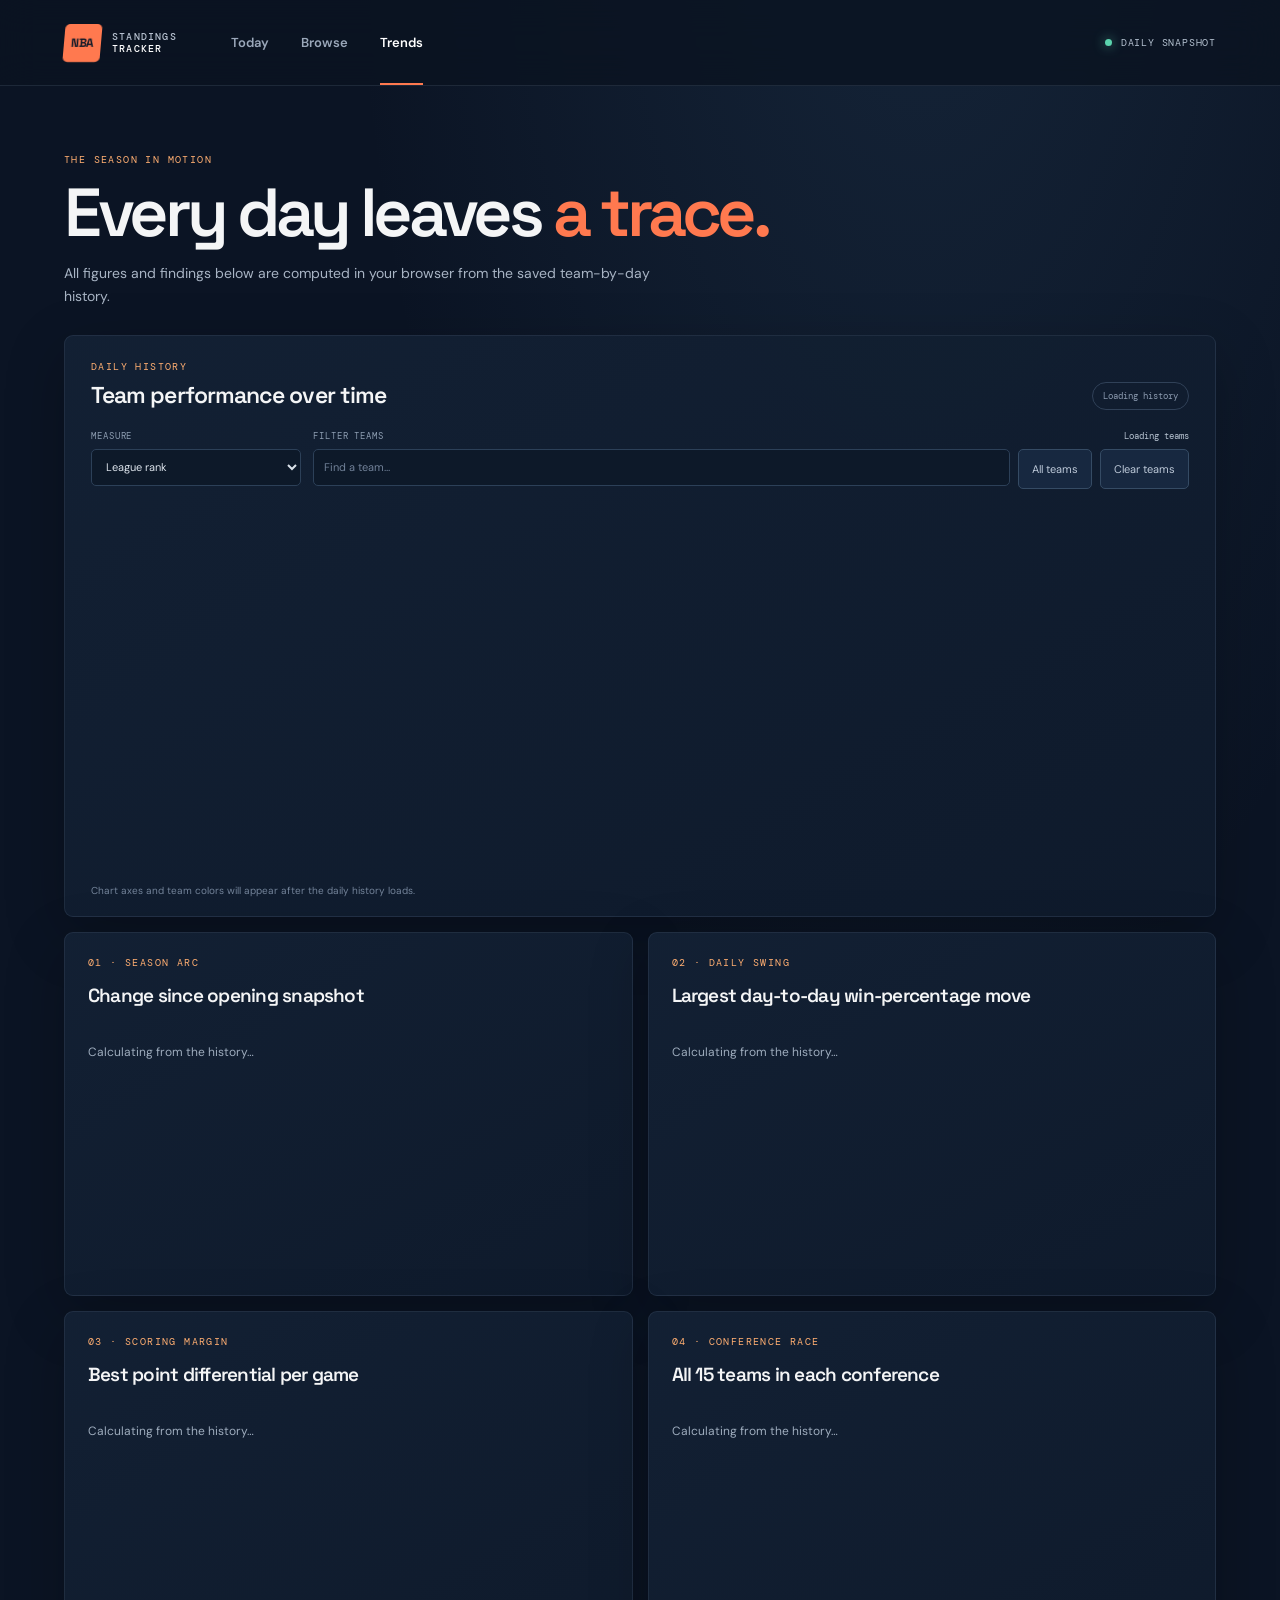
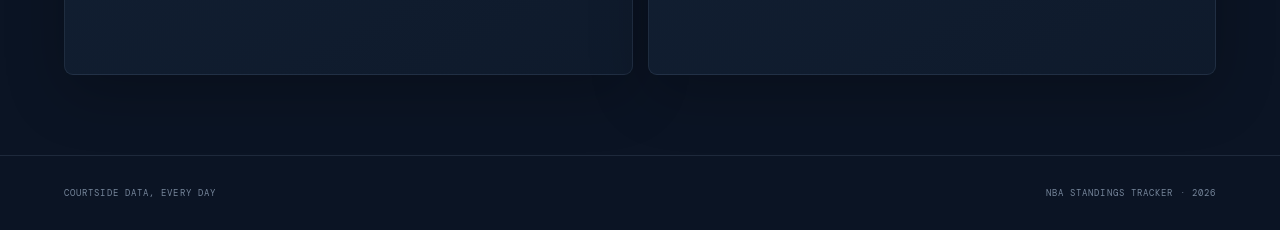
==== commit 86e1d6e2: "Chart full conference standings" ====
--- a/site/trends.html
+++ b/site/trends.html
@@ -45,7 +45,7 @@
       <article class="panel finding-card"><p class="eyebrow">01 · SEASON ARC</p><h2 id="finding-1-title">Change since opening snapshot</h2><p id="finding-1-copy" class="finding-copy">Calculating from the history…</p><div class="chart-wrap chart-small"><canvas id="finding-1-chart" aria-label="Change in win percentage since first tracked snapshot" role="img"></canvas></div></article>
       <article class="panel finding-card"><p class="eyebrow">02 · DAILY SWING</p><h2 id="finding-2-title">Largest day-to-day win-percentage move</h2><p id="finding-2-copy" class="finding-copy">Calculating from the history…</p><div class="chart-wrap chart-small"><canvas id="finding-2-chart" aria-label="Largest daily moves in win percentage" role="img"></canvas></div></article>
       <article class="panel finding-card"><p class="eyebrow">03 · SCORING MARGIN</p><h2 id="finding-3-title">Best point differential per game</h2><p id="finding-3-copy" class="finding-copy">Calculating from the history…</p><div class="chart-wrap chart-small"><canvas id="finding-3-chart" aria-label="Current leading teams by point differential" role="img"></canvas></div></article>
-      <article class="panel finding-card"><p class="eyebrow">04 · CONFERENCE RACE</p><h2 id="finding-4-title">The standings gap from first to tenth</h2><p id="finding-4-copy" class="finding-copy">Calculating from the history…</p><div class="chart-wrap chart-small"><canvas id="finding-4-chart" aria-label="Win percentage gap between first and tenth in each conference" role="img"></canvas></div></article>
+      <article class="panel finding-card"><p class="eyebrow">04 · CONFERENCE RACE</p><h2 id="finding-4-title">All 15 teams in each conference</h2><p id="finding-4-copy" class="finding-copy">Calculating from the history…</p><div class="chart-wrap chart-small"><canvas id="finding-4-chart" aria-label="Win percentage by conference rank for all teams in the Eastern and Western Conferences" role="img"></canvas></div></article>
     </section>
   </main>
   <footer class="site-footer"><span>COURTSIDE DATA, EVERY DAY</span><span>NBA STANDINGS TRACKER · <span id="footer-year">2026</span></span></footer>
--- a/site/assets/site.css
+++ b/site/assets/site.css
@@ -1,7 +1,7 @@
 @import url('https://fonts.googleapis.com/css2?family=DM+Mono:wght@400;500&family=DM+Sans:wght@400;500;600;700&family=Space+Grotesk:wght@400;500;600;700&display=swap');
 
 :root{color-scheme:dark;--ink:#f4f5f6;--muted:#9aa6b6;--muted2:#708096;--night:#0b1424;--panel:#121f32;--panel2:#17263b;--line:#26364a;--orange:#ff794f;--orange2:#ffae71;--mint:#5bd3ad;--blue:#77b8ff;--red:#ff777d;--shadow:0 18px 60px rgba(0,0,0,.24);font-family:'DM Sans',sans-serif;font-synthesis:none;text-rendering:optimizeLegibility}
-*{box-sizing:border-box}html{min-width:320px;background:var(--night);scroll-behavior:smooth}body{margin:0;color:var(--ink);background:radial-gradient(ellipse at 72% -12%,rgba(66,111,149,.19),transparent 36rem),var(--night);min-height:100vh}a{color:inherit;text-decoration:none}button,input,select{font:inherit;color:inherit}.site-header{height:86px;padding:0 max(5vw,24px);display:flex;align-items:center;gap:54px;border-bottom:1px solid rgba(148,170,194,.14);background:rgba(10,19,33,.8);position:sticky;top:0;z-index:5;backdrop-filter:blur(18px)}.brand{display:flex;align-items:center;gap:11px;font:500 10px/1.12 'DM Mono',monospace;letter-spacing:.12em;color:#b7c1d0}.brand b{color:white}.brand-mark{width:37px;height:38px;display:grid;place-items:center;background:var(--orange);color:#111a29;font:700 12px 'Space Grotesk',sans-serif;letter-spacing:-.04em;transform:skew(-5deg);border-radius:5px}.site-header nav{height:100%;display:flex;align-items:stretch;gap:32px}.site-header nav a{height:100%;display:flex;align-items:center;position:relative;color:#9ba8ba;font-size:13px;font-weight:600}.site-header nav a:hover,.site-header nav a.active{color:white}.site-header nav a.active:after{content:'';position:absolute;bottom:0;left:0;right:0;height:2px;background:var(--orange)}.live-label{margin-left:auto;font:10px 'DM Mono',monospace;letter-spacing:.08em;color:#b5c1d0;display:flex;align-items:center;gap:9px}.pulse{width:7px;height:7px;border-radius:50%;background:var(--mint);box-shadow:0 0 12px rgba(91,211,173,.75)}.page-shell{width:min(1440px,90vw);margin:0 auto 80px}.hero{padding:76px 0 56px;display:flex;justify-content:space-between;align-items:flex-end;gap:36px}.eyebrow{font:10px 'DM Mono',monospace;letter-spacing:.14em;color:var(--orange2);margin:0 0 14px}.hero h1,.page-intro h1{font:600 clamp(42px,6vw,76px)/.98 'Space Grotesk',sans-serif;letter-spacing:-.065em;margin:0;max-width:720px}.hero h1 em,.page-intro h1 em{color:var(--orange);font-style:normal}.hero-copy,.page-intro>p:last-child{max-width:520px;color:#a8b4c4;font-size:15px;line-height:1.65;margin:22px 0 0}.snapshot-stamp{width:226px;flex:none;padding:18px 20px;border-left:2px solid var(--orange);background:linear-gradient(100deg,rgba(255,121,79,.1),transparent);display:flex;flex-direction:column;gap:8px}.snapshot-stamp strong{font:600 18px 'Space Grotesk',sans-serif}.snapshot-stamp small{font:10px 'DM Mono',monospace;color:var(--muted)}.snapshot-stamp .eyebrow{font-size:9px;margin:0}.metric-grid{display:grid;grid-template-columns:repeat(4,1fr);gap:12px;margin-bottom:22px}.metric-card{min-height:137px;padding:20px 22px;background:linear-gradient(140deg,rgba(27,45,67,.9),rgba(17,30,48,.96));border:1px solid rgba(137,163,193,.12);border-radius:8px;box-shadow:var(--shadow);display:flex;flex-direction:column;align-items:flex-start}.metric-label{font:9px 'DM Mono',monospace;letter-spacing:.12em;color:#9aabbe}.metric-card strong{font:600 29px 'Space Grotesk',sans-serif;letter-spacing:-.04em;margin:14px 0 2px}.metric-card small{color:#8493a6;font-size:11px}.content-grid{display:grid;grid-template-columns:minmax(0,2fr) minmax(290px,.85fr);gap:16px;align-items:start}.panel{border:1px solid rgba(137,163,193,.13);background:linear-gradient(150deg,rgba(19,33,52,.97),rgba(15,27,44,.97));border-radius:9px;box-shadow:var(--shadow);padding:25px}.panel-wide{min-width:0}.section-heading{display:flex;justify-content:space-between;align-items:flex-end;gap:15px;margin-bottom:20px}.section-heading .eyebrow{margin-bottom:7px}.section-heading h2,.finding-card h2{font:600 23px 'Space Grotesk',sans-serif;letter-spacing:-.04em;margin:0}.text-link{font:11px 'DM Mono',monospace;color:var(--orange2);white-space:nowrap}.text-link span{font-size:14px;margin-left:5px}.table-wrap{width:100%;overflow:auto}table{width:100%;border-collapse:collapse;white-space:nowrap}th{font:9px 'DM Mono',monospace;letter-spacing:.09em;color:#8696aa;text-align:right;padding:12px 10px;border-bottom:1px solid var(--line)}th:first-child,td:first-child{text-align:left}th:nth-child(2),td:nth-child(2){text-align:left}td{font-size:12px;text-align:right;padding:11px 10px;border-bottom:1px solid rgba(47,65,87,.58);color:#dce3eb}tbody tr:hover{background:rgba(91,126,164,.08)}tbody tr:last-child td{border-bottom:0}.team-cell{display:flex;align-items:center;gap:10px;font-weight:700}.team-badge{width:26px;height:26px;display:grid;place-items:center;border-radius:7px;background:#1d3551;color:#c8ddf2;font:9px 'DM Mono',monospace}.team-badge.west{background:#3c2631;color:#ffb29a}.positive{color:var(--mint)!important}.negative{color:var(--red)!important}.neutral{color:#a7b2c0!important}.loading-cell{text-align:center!important;color:var(--muted);padding:30px!important}.movers-panel{min-height:390px}.panel-intro{font-size:12px;line-height:1.55;color:var(--muted);margin:-6px 0 16px}.movers-list{display:flex;flex-direction:column;margin-bottom:18px}.mover-row{display:grid;grid-template-columns:25px 1fr auto;align-items:center;gap:10px;padding:13px 0;border-bottom:1px solid rgba(47,65,87,.55)}.mover-rank{font:10px 'DM Mono',monospace;color:#78889c}.mover-name{font-size:12px;font-weight:700}.mover-note{display:block;color:var(--muted2);font-size:10px;margin-top:4px}.mover-value{font:11px 'DM Mono',monospace}.movers-panel>.text-link{display:block;margin-top:20px}.source-panel{margin-top:16px;max-width:720px}.source-panel .section-heading{align-items:center}.status-pill{font:9px 'DM Mono',monospace;letter-spacing:.05em;text-transform:uppercase;padding:7px 10px;border-radius:99px}.status-good{background:rgba(91,211,173,.1);color:var(--mint)}.status-bad{background:rgba(255,119,125,.11);color:var(--red)}.status-unknown{background:rgba(155,172,192,.1);color:#a8b4c4}.status-row{display:flex;justify-content:space-between;gap:15px;padding:11px 0;border-top:1px solid rgba(47,65,87,.55);font-size:12px;color:var(--muted)}.status-row strong{color:#e6ebf1;font-weight:600}.source-error{margin:12px 0 0;padding:11px;background:rgba(255,119,125,.08);border-radius:5px;color:#ff9ca1;font-size:11px;line-height:1.5}.data-note{font-size:10px;color:#76869b;margin:22px 3px}.site-footer{min-height:75px;padding:0 5vw;border-top:1px solid rgba(148,170,194,.14);display:flex;align-items:center;justify-content:space-between;color:#76869b;font:9px 'DM Mono',monospace;letter-spacing:.12em}.page-intro{padding:67px 0 34px}.page-intro h1{font-size:clamp(43px,6vw,68px)}.page-intro>p:last-child{margin-top:15px;max-width:610px;font-size:14px}.browse-panel{padding:22px 20px}.browse-toolbar{display:flex;gap:9px;align-items:center;flex-wrap:wrap;margin-bottom:17px}.search-control,.select-control{height:40px;border:1px solid #30435a;border-radius:5px;background:#0e1a2b;display:flex;align-items:center}.search-control{flex:1 1 210px;padding:0 11px;gap:8px;color:#9baabf}.search-control span[aria-hidden]{font-size:23px;line-height:1}.search-control input{width:100%;border:0;outline:0;background:transparent;font-size:12px}.search-control input::placeholder{color:#718198}.select-control select{height:100%;min-width:135px;border:0;outline:0;padding:0 26px 0 11px;background:transparent;color:#c4cfdd;font-size:11px}.select-control option{background:#121f32}.button{height:40px;border:1px solid #354b64;border-radius:5px;background:#172840;color:#bdc9d8;padding:0 13px;cursor:pointer;font-size:11px}.button:hover,.button[aria-pressed=true]{border-color:var(--orange);color:var(--orange2)}.table-meta{display:flex;justify-content:space-between;color:#7e8da2;font:9px 'DM Mono',monospace;padding:0 2px 11px}.browse-table-wrap{max-height:68vh}.browse-table-wrap th{position:sticky;top:0;background:#15243a;z-index:1}.browse-table-wrap th button{border:0;background:transparent;padding:0;color:inherit;font:inherit;letter-spacing:inherit;cursor:pointer}.browse-table-wrap th button:hover{color:var(--orange2)}.star-button{border:0;background:transparent;color:#718198;font-size:18px;cursor:pointer}.star-button.starred{color:#ffc36a}.trends-intro{padding-bottom:27px}.chart-panel{padding:24px 26px 18px}.subtle-tag{color:#8c9bb0;border:1px solid #304158;border-radius:99px;padding:7px 10px;font:9px 'DM Mono',monospace}.chart-controls{display:flex;gap:12px;flex-wrap:wrap;margin-bottom:18px}.chart-controls label{display:flex;flex-direction:column;gap:7px;color:#8e9eb2;font:9px 'DM Mono',monospace;letter-spacing:.1em}.chart-controls select{min-width:178px;height:37px;background:#0d1929;border:1px solid #2c4058;border-radius:5px;padding:0 10px;color:#dbe2ea;font:11px 'DM Sans',sans-serif;letter-spacing:normal}.chart-controls select[multiple]{height:37px}.chart-wrap{width:100%;position:relative}.chart-large{height:340px}.chart-small{height:160px;margin-top:14px}.chart-wrap canvas{width:100%;height:100%;display:block}.chart-legend{display:flex;gap:14px;flex-wrap:wrap;margin-top:10px}.legend-item{display:flex;align-items:center;gap:6px;color:#aab6c4;font-size:10px}.legend-dot{width:7px;height:7px;border-radius:50%}.chart-footnote{font-size:10px;color:#74849a;margin:16px 0 0}.findings-grid{display:grid;grid-template-columns:repeat(2,minmax(0,1fr));gap:15px;margin-top:15px}.finding-card{min-height:310px;padding:23px}.finding-card h2{font-size:19px;min-height:48px}.finding-copy{font-size:12px;line-height:1.55;color:#9eacbd;min-height:55px;margin:12px 0 0}.finding-copy strong{color:var(--ink)}.sr-only{position:absolute;width:1px;height:1px;padding:0;margin:-1px;overflow:hidden;clip:rect(0,0,0,0);white-space:nowrap;border:0}.muted{color:var(--muted);font-size:12px}
+*{box-sizing:border-box}html{min-width:320px;background:var(--night);scroll-behavior:smooth}body{margin:0;color:var(--ink);background:radial-gradient(ellipse at 72% -12%,rgba(66,111,149,.19),transparent 36rem),var(--night);min-height:100vh}a{color:inherit;text-decoration:none}button,input,select{font:inherit;color:inherit}.site-header{height:86px;padding:0 max(5vw,24px);display:flex;align-items:center;gap:54px;border-bottom:1px solid rgba(148,170,194,.14);background:rgba(10,19,33,.8);position:sticky;top:0;z-index:5;backdrop-filter:blur(18px)}.brand{display:flex;align-items:center;gap:11px;font:500 10px/1.12 'DM Mono',monospace;letter-spacing:.12em;color:#b7c1d0}.brand b{color:white}.brand-mark{width:37px;height:38px;display:grid;place-items:center;background:var(--orange);color:#111a29;font:700 12px 'Space Grotesk',sans-serif;letter-spacing:-.04em;transform:skew(-5deg);border-radius:5px}.site-header nav{height:100%;display:flex;align-items:stretch;gap:32px}.site-header nav a{height:100%;display:flex;align-items:center;position:relative;color:#9ba8ba;font-size:13px;font-weight:600}.site-header nav a:hover,.site-header nav a.active{color:white}.site-header nav a.active:after{content:'';position:absolute;bottom:0;left:0;right:0;height:2px;background:var(--orange)}.live-label{margin-left:auto;font:10px 'DM Mono',monospace;letter-spacing:.08em;color:#b5c1d0;display:flex;align-items:center;gap:9px}.pulse{width:7px;height:7px;border-radius:50%;background:var(--mint);box-shadow:0 0 12px rgba(91,211,173,.75)}.page-shell{width:min(1440px,90vw);margin:0 auto 80px}.hero{padding:76px 0 56px;display:flex;justify-content:space-between;align-items:flex-end;gap:36px}.eyebrow{font:10px 'DM Mono',monospace;letter-spacing:.14em;color:var(--orange2);margin:0 0 14px}.hero h1,.page-intro h1{font:600 clamp(42px,6vw,76px)/.98 'Space Grotesk',sans-serif;letter-spacing:-.065em;margin:0;max-width:720px}.hero h1 em,.page-intro h1 em{color:var(--orange);font-style:normal}.hero-copy,.page-intro>p:last-child{max-width:520px;color:#a8b4c4;font-size:15px;line-height:1.65;margin:22px 0 0}.snapshot-stamp{width:226px;flex:none;padding:18px 20px;border-left:2px solid var(--orange);background:linear-gradient(100deg,rgba(255,121,79,.1),transparent);display:flex;flex-direction:column;gap:8px}.snapshot-stamp strong{font:600 18px 'Space Grotesk',sans-serif}.snapshot-stamp small{font:10px 'DM Mono',monospace;color:var(--muted)}.snapshot-stamp .eyebrow{font-size:9px;margin:0}.metric-grid{display:grid;grid-template-columns:repeat(4,1fr);gap:12px;margin-bottom:22px}.metric-card{min-height:137px;padding:20px 22px;background:linear-gradient(140deg,rgba(27,45,67,.9),rgba(17,30,48,.96));border:1px solid rgba(137,163,193,.12);border-radius:8px;box-shadow:var(--shadow);display:flex;flex-direction:column;align-items:flex-start}.metric-label{font:9px 'DM Mono',monospace;letter-spacing:.12em;color:#9aabbe}.metric-card strong{font:600 29px 'Space Grotesk',sans-serif;letter-spacing:-.04em;margin:14px 0 2px}.metric-card small{color:#8493a6;font-size:11px}.content-grid{display:grid;grid-template-columns:minmax(0,2fr) minmax(290px,.85fr);gap:16px;align-items:start}.panel{border:1px solid rgba(137,163,193,.13);background:linear-gradient(150deg,rgba(19,33,52,.97),rgba(15,27,44,.97));border-radius:9px;box-shadow:var(--shadow);padding:25px}.panel-wide{min-width:0}.section-heading{display:flex;justify-content:space-between;align-items:flex-end;gap:15px;margin-bottom:20px}.section-heading .eyebrow{margin-bottom:7px}.section-heading h2,.finding-card h2{font:600 23px 'Space Grotesk',sans-serif;letter-spacing:-.04em;margin:0}.text-link{font:11px 'DM Mono',monospace;color:var(--orange2);white-space:nowrap}.text-link span{font-size:14px;margin-left:5px}.table-wrap{width:100%;overflow:auto}table{width:100%;border-collapse:collapse;white-space:nowrap}th{font:9px 'DM Mono',monospace;letter-spacing:.09em;color:#8696aa;text-align:right;padding:12px 10px;border-bottom:1px solid var(--line)}th:first-child,td:first-child{text-align:left}th:nth-child(2),td:nth-child(2){text-align:left}td{font-size:12px;text-align:right;padding:11px 10px;border-bottom:1px solid rgba(47,65,87,.58);color:#dce3eb}tbody tr:hover{background:rgba(91,126,164,.08)}tbody tr:last-child td{border-bottom:0}.team-cell{display:flex;align-items:center;gap:10px;font-weight:700}.team-badge{width:26px;height:26px;display:grid;place-items:center;border-radius:7px;background:#1d3551;color:#c8ddf2;font:9px 'DM Mono',monospace}.team-badge.west{background:#3c2631;color:#ffb29a}.team-logo-wrap{position:relative;width:30px;height:30px;flex:0 0 30px;display:grid;place-items:center}.team-logo-wrap .team-badge{width:26px;height:26px}.team-logo{position:absolute;inset:0;width:30px;height:30px;object-fit:contain;padding:2px;border-radius:50%;background:#f3f4f6;box-shadow:0 0 0 1px rgba(255,255,255,.08)}.positive{color:var(--mint)!important}.negative{color:var(--red)!important}.neutral{color:#a7b2c0!important}.loading-cell{text-align:center!important;color:var(--muted);padding:30px!important}.movers-panel{min-height:390px}.panel-intro{font-size:12px;line-height:1.55;color:var(--muted);margin:-6px 0 16px}.movers-list{display:flex;flex-direction:column;margin-bottom:18px}.mover-row{display:grid;grid-template-columns:25px 1fr auto;align-items:center;gap:10px;padding:13px 0;border-bottom:1px solid rgba(47,65,87,.55)}.mover-rank{font:10px 'DM Mono',monospace;color:#78889c}.mover-name{font-size:12px;font-weight:700}.mover-note{display:block;color:var(--muted2);font-size:10px;margin-top:4px}.mover-value{font:11px 'DM Mono',monospace}.movers-panel>.text-link{display:block;margin-top:20px}.source-panel{margin-top:16px;max-width:720px}.source-panel .section-heading{align-items:center}.status-pill{font:9px 'DM Mono',monospace;letter-spacing:.05em;text-transform:uppercase;padding:7px 10px;border-radius:99px}.status-good{background:rgba(91,211,173,.1);color:var(--mint)}.status-bad{background:rgba(255,119,125,.11);color:var(--red)}.status-unknown{background:rgba(155,172,192,.1);color:#a8b4c4}.status-row{display:flex;justify-content:space-between;gap:15px;padding:11px 0;border-top:1px solid rgba(47,65,87,.55);font-size:12px;color:var(--muted)}.status-row strong{color:#e6ebf1;font-weight:600}.source-error{margin:12px 0 0;padding:11px;background:rgba(255,119,125,.08);border-radius:5px;color:#ff9ca1;font-size:11px;line-height:1.5}.data-note{font-size:10px;color:#76869b;margin:22px 3px}.site-footer{min-height:75px;padding:0 5vw;border-top:1px solid rgba(148,170,194,.14);display:flex;align-items:center;justify-content:space-between;color:#76869b;font:9px 'DM Mono',monospace;letter-spacing:.12em}.page-intro{padding:67px 0 34px}.page-intro h1{font-size:clamp(43px,6vw,68px)}.page-intro>p:last-child{margin-top:15px;max-width:610px;font-size:14px}.browse-panel{padding:22px 20px}.browse-toolbar{display:flex;gap:9px;align-items:center;flex-wrap:wrap;margin-bottom:17px}.search-control,.select-control{height:40px;border:1px solid #30435a;border-radius:5px;background:#0e1a2b;display:flex;align-items:center}.search-control{flex:1 1 210px;padding:0 11px;gap:8px;color:#9baabf}.search-control span[aria-hidden]{font-size:23px;line-height:1}.search-control input{width:100%;border:0;outline:0;background:transparent;font-size:12px}.search-control input::placeholder{color:#718198}.select-control select{height:100%;min-width:135px;border:0;outline:0;padding:0 26px 0 11px;background:transparent;color:#c4cfdd;font-size:11px}.select-control option{background:#121f32}.button{height:40px;border:1px solid #354b64;border-radius:5px;background:#172840;color:#bdc9d8;padding:0 13px;cursor:pointer;font-size:11px}.button:hover,.button[aria-pressed=true]{border-color:var(--orange);color:var(--orange2)}.table-meta{display:flex;justify-content:space-between;color:#7e8da2;font:9px 'DM Mono',monospace;padding:0 2px 11px}.browse-table-wrap{max-height:68vh}.browse-table-wrap th{position:sticky;top:0;background:#15243a;z-index:1}.browse-table-wrap th button{border:0;background:transparent;padding:0;color:inherit;font:inherit;letter-spacing:inherit;cursor:pointer}.browse-table-wrap th button:hover{color:var(--orange2)}.star-button{border:0;background:transparent;color:#718198;font-size:18px;cursor:pointer}.star-button.starred{color:#ffc36a}.trends-intro{padding-bottom:27px}.chart-panel{padding:24px 26px 18px}.subtle-tag{color:#8c9bb0;border:1px solid #304158;border-radius:99px;padding:7px 10px;font:9px 'DM Mono',monospace}.chart-controls{display:flex;gap:12px;flex-wrap:wrap;margin-bottom:18px}.chart-controls label{display:flex;flex-direction:column;gap:7px;color:#8e9eb2;font:9px 'DM Mono',monospace;letter-spacing:.1em}.chart-controls select{min-width:178px;height:37px;background:#0d1929;border:1px solid #2c4058;border-radius:5px;padding:0 10px;color:#dbe2ea;font:11px 'DM Sans',sans-serif;letter-spacing:normal}.chart-controls select[multiple]{height:37px}.chart-wrap{width:100%;position:relative}.chart-large{height:340px}.chart-small{height:160px;margin-top:14px}.chart-wrap canvas{width:100%;height:100%;display:block}.chart-legend{display:flex;gap:14px;flex-wrap:wrap;margin-top:10px}.legend-item{display:flex;align-items:center;gap:6px;color:#aab6c4;font-size:10px}.legend-dot{width:7px;height:7px;border-radius:50%}.chart-footnote{font-size:10px;color:#74849a;margin:16px 0 0}.findings-grid{display:grid;grid-template-columns:repeat(2,minmax(0,1fr));gap:15px;margin-top:15px}.finding-card{min-height:310px;padding:23px}.finding-card h2{font-size:19px;min-height:48px}.finding-copy{font-size:12px;line-height:1.55;color:#9eacbd;min-height:55px;margin:12px 0 0}.finding-copy strong{color:var(--ink)}.sr-only{position:absolute;width:1px;height:1px;padding:0;margin:-1px;overflow:hidden;clip:rect(0,0,0,0);white-space:nowrap;border:0}.muted{color:var(--muted);font-size:12px}
 @media(max-width:1000px){.content-grid{grid-template-columns:1fr}.movers-panel{min-height:0}.metric-grid{grid-template-columns:repeat(2,1fr)}.source-panel{max-width:none}.movers-list{display:grid;grid-template-columns:repeat(2,1fr);column-gap:20px}.movers-panel>.text-link{display:inline-block}.site-header{gap:35px}}
 @media(max-width:680px){.site-header{height:70px;padding:0 18px;gap:18px}.brand{gap:7px;font-size:8px}.brand-mark{width:32px;height:32px;font-size:10px}.site-header nav{gap:15px}.site-header nav a{font-size:11px}.live-label{display:none}.page-shell{width:calc(100% - 32px)}.hero{padding:52px 0 31px;display:block}.hero h1{font-size:48px}.hero-copy{font-size:13px}.snapshot-stamp{width:auto;margin-top:24px;max-width:260px}.metric-grid{gap:8px}.metric-card{min-height:115px;padding:15px}.metric-card strong{font-size:23px}.metric-label{font-size:8px}.metric-card small{font-size:9px}.panel{padding:18px 15px}.section-heading h2{font-size:20px}.text-link{font-size:9px}.content-grid{gap:10px}.movers-list{display:flex}.page-intro{padding:48px 0 24px}.page-intro h1{font-size:47px}.page-intro>p:last-child{font-size:12px}.browse-toolbar{align-items:stretch}.search-control{flex-basis:100%}.select-control{flex:1}.select-control select{width:100%;min-width:0}.button{flex:1}.browse-panel{padding:15px 10px}.table-meta{font-size:8px}.chart-panel{padding:18px 14px 14px}.chart-large{height:280px}.findings-grid{grid-template-columns:1fr}.finding-card{min-height:285px}.chart-small{height:145px}.site-footer{padding:0 16px;font-size:7px;letter-spacing:.07em}.snapshot-stamp strong{font-size:16px}}
 
